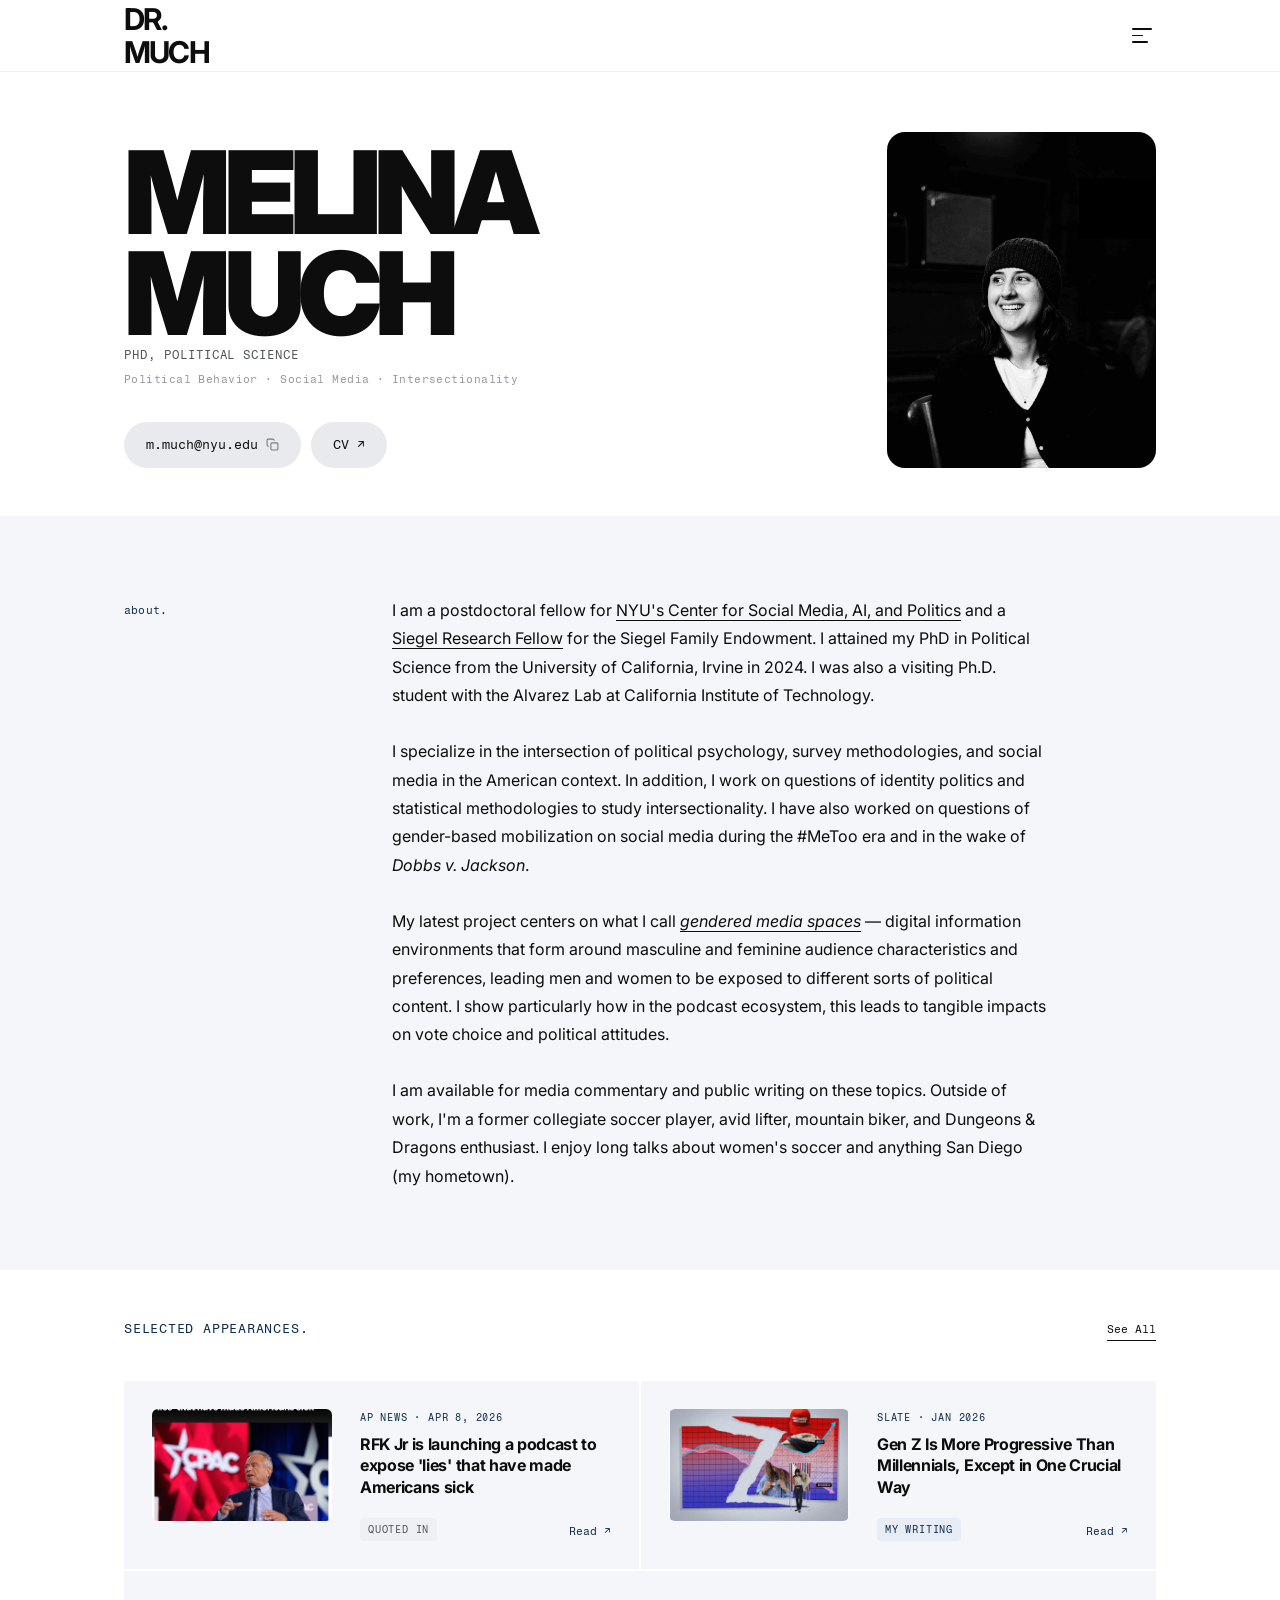
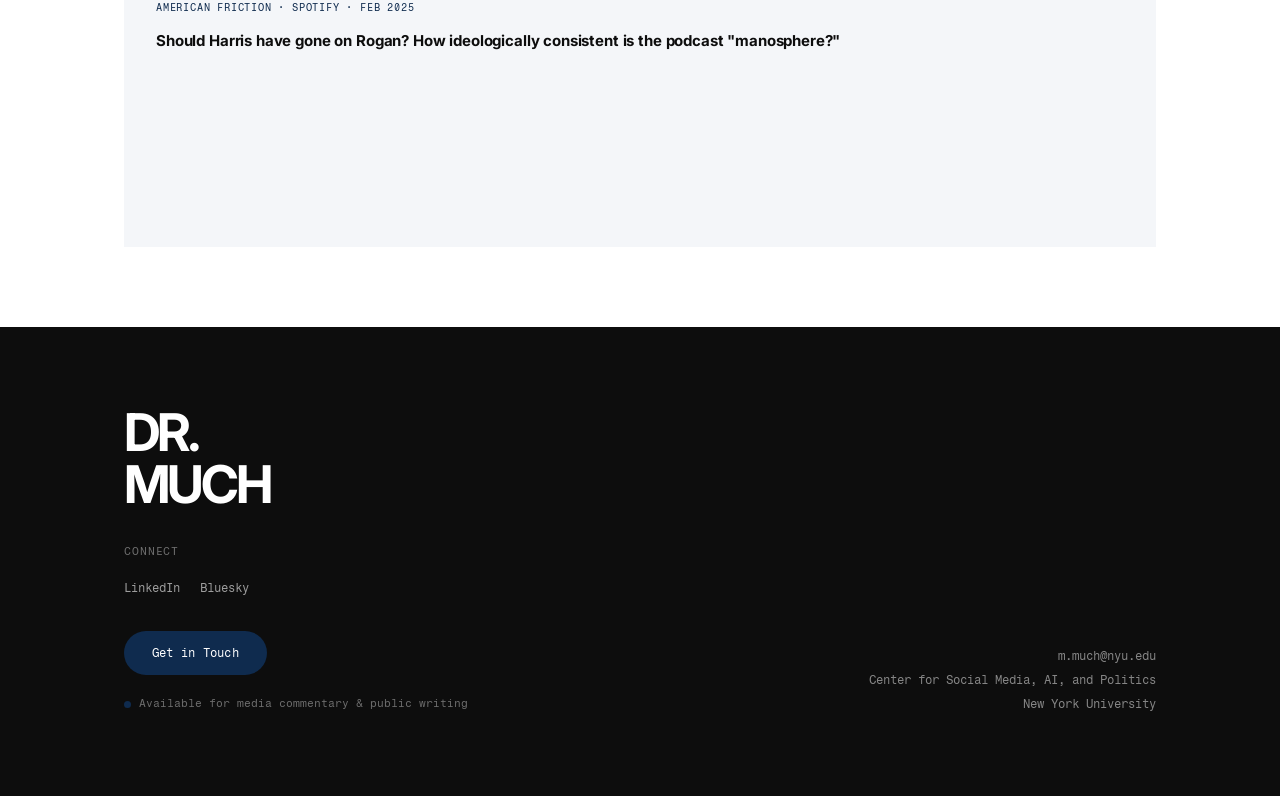
==== index.html @ a4ff0e25 "Update JMP abstract, add SSRN link, and link homepage mention Updates the gendered media spaces job " ====
<!DOCTYPE html>
<html lang="en">
<head>
  <meta charset="UTF-8">
  <link rel="icon" type="image/svg+xml" href="assets/favicon.svg">
  <meta name="viewport" content="width=device-width, initial-scale=1.0">
  <title>Melina Much, PhD</title>
  <meta name="description" content="Postdoctoral fellow at NYU's Center for Social Media, AI, and Politics. Researcher in political psychology, social media, and gendered media spaces.">
  <link rel="stylesheet" href="style.css">
</head>
<body>

    <!-- NAV -->
    <nav class="site-nav">
    <div class="nav-inner">
      <a href="index.html" class="nav-logo">DR.<br>MUCH</a>
      <button class="nav-menu-btn" id="menuBtn" onclick="toggleMenu()" aria-label="Toggle menu">
        <span></span><span></span><span></span>
      </button>
      <div class="nav-dropdown" id="navDropdown">
        <a href="about.html">About</a>
        <a href="media.html">Media</a>
        <a href="publications.html">Publications</a>
        <a href="wip.html">WIP</a>
        <a href="teaching.html">Teaching</a>
        <a href="contact.html">Contact</a>
      </div>
    </div>
  </nav>
  <!-- HERO -->
  <section class="hero">
    <div class="container">
      <div class="hero-inner">
        <div>
          <h1 class="hero-name">MELINA<br>MUCH</h1>
          <div style="font-family:var(--font-mono); font-size:12px; letter-spacing:0.08em; text-transform:uppercase; color:var(--gray-600); margin-bottom:6px;">PhD, Political Science</div>
          <div style="font-family:var(--font-mono); font-size:11px; letter-spacing:0.04em; color:var(--gray-400); margin-bottom:20px;">Political Behavior · Social Media · Intersectionality</div>
          <div class="hero-meta">
            <button class="pill" onclick="copyEmail()">
              m.much@nyu.edu
              <svg class="copy-icon" viewBox="0 0 24 24" fill="none" stroke="currentColor" stroke-width="2">
                <rect x="9" y="9" width="13" height="13" rx="2" ry="2"></rect>
                <path d="M5 15H4a2 2 0 0 1-2-2V4a2 2 0 0 1 2-2h9a2 2 0 0 1 2 2v1"></path>
              </svg>
            </button>
            <a class="pill" href="assets/much_CV_1_20_26.pdf" target="_blank" rel="noopener">CV ↗</a>
          </div>
        </div>
        <div class="hero-photo">
          <!-- <img src="assets/image_mem.jpg" alt="Melina Much" width="760" height="950"> -->
          <img src="assets/avatar-blackout.png" alt="Melina Much" width="760" height="950">
        </div>
      </div>
    </div>
  </section>

  <!-- ABOUT STRIP -->
  <section class="about-strip">
    <div class="container">
      <div class="about-grid">
        <div class="about-label">about.</div>
        <div class="about-text">
          <p>I am a postdoctoral fellow for <a href="https://csmapnyu.org/" target="_blank" rel="noopener" style="color:inherit; border-bottom:1px solid currentColor;">NYU's Center for Social Media, AI, and Politics</a> and a <a href="https://www.siegelendowment.org/fellows/melina-much/" target="_blank" rel="noopener" style="color:inherit; border-bottom:1px solid currentColor;">Siegel Research Fellow</a> for the Siegel Family Endowment. I attained my PhD in Political Science from the University of California, Irvine in 2024. I was also a visiting Ph.D. student with the Alvarez Lab at California Institute of Technology.</p>
          <br>
          <p>I specialize in the intersection of political psychology, survey methodologies, and social media in the American context. In addition, I work on questions of identity politics and statistical methodologies to study intersectionality. I have also worked on questions of gender-based mobilization on social media during the #MeToo era and in the wake of <em>Dobbs v. Jackson</em>.</p>
          <br>
          <p>My latest project centers on what I call <em><a href="https://papers.ssrn.com/sol3/papers.cfm?abstract_id=7284925" target="_blank" rel="noopener" style="color:inherit; border-bottom:1px solid currentColor;">gendered media spaces</a></em> — digital information environments that form around masculine and feminine audience characteristics and preferences, leading men and women to be exposed to different sorts of political content. I show particularly how in the podcast ecosystem, this leads to tangible impacts on vote choice and political attitudes.</p>
          <br>
          <p>I am available for media commentary and public writing on these topics. Outside of work, I'm a former collegiate soccer player, avid lifter, mountain biker, and Dungeons &amp; Dragons enthusiast. I enjoy long talks about women's soccer and anything San Diego (my hometown).</p>
        </div>
      </div>
    </div>
  </section>

  <!-- MEDIA APPEARANCES -->
  <section class="featured">
    <div class="container">
      <div class="section-header">
        <span class="section-title">selected appearances.</span>
        <a href="media.html" class="show-more">See All</a>
      </div>

      <!-- Article cards row -->
      <div style="display:grid; grid-template-columns:1fr 1fr; gap:2px; margin-bottom:2px;">

        <a class="article-card" href="https://apnews.com/article/rfk-jr-kennedy-podcast-hhs-secretary-trump-d097d0f51a17618d78d2f2a15a068ba5" target="_blank" rel="noopener" style="padding:28px; background:var(--warm); border-bottom:none;">
          <div class="article-thumb">
            <img src="assets/ap-thumb.png" alt="RFK Jr is launching a podcast to expose lies that have made Americans sick">
            <div style="font-size:10px; color:#999; margin-top:4px; font-family:var(--font-mono);">© Associated Press</div>
          </div>
          <div class="article-body">
            <div class="article-outlet">AP News · Apr 8, 2026</div>
            <div class="article-title">RFK Jr is launching a podcast to expose 'lies' that have made Americans sick</div>
            <div style="display:flex; align-items:center; justify-content:space-between; margin-top:12px;">
              <span style="font-family:var(--font-mono); font-size:10px; letter-spacing:0.08em; text-transform:uppercase; color:var(--gray-600); background:var(--gray-50); padding:3px 8px; border-radius:4px;">Quoted In</span>
              <span class="article-arrow">Read ↗</span>
            </div>
          </div>
        </a>

        <a class="article-card" href="https://slate.com/news-and-politics/2026/01/gen-z-manosphere-millennials-progressive-trump.html" target="_blank" rel="noopener" style="padding:28px; background:var(--warm); border-bottom:none;">
          <div class="article-thumb">
            <img src="assets/slate-thumb.png" alt="Gen Z Is More Progressive Than Millennials, Except in One Crucial Way">
            <div style="font-size:10px; color:#999; margin-top:4px; font-family:var(--font-mono);">© Slate Magazine</div>
          </div>
          <div class="article-body">
            <div class="article-outlet">Slate · Jan 2026</div>
            <div class="article-title">Gen Z Is More Progressive Than Millennials, Except in One Crucial Way</div>
            <div style="display:flex; align-items:center; justify-content:space-between; margin-top:12px;">
              <span style="font-family:var(--font-mono); font-size:10px; letter-spacing:0.08em; text-transform:uppercase; color:var(--accent); background:var(--accent-light); padding:3px 8px; border-radius:4px;">My Writing</span>
              <span class="article-arrow">Read ↗</span>
            </div>
          </div>
        </a>

      </div>

      <!-- Spotify embed -->
      <div style="background:var(--warm); padding:28px 32px;">
        <p class="article-outlet" style="margin-bottom:14px;">American Friction · Spotify · Feb 2025</p>
        <p style="font-family:var(--font-sans); font-weight:700; font-size:15px; letter-spacing:-0.01em; margin-bottom:16px; line-height:1.4;">Should Harris have gone on Rogan? How ideologically consistent is the podcast "manosphere?"</p>
        <iframe src="https://open.spotify.com/embed/episode/16UyLj3QoEZ4GSoeoqux0P?utm_source=generator&theme=0"
          width="100%" height="152" frameborder="0" allowfullscreen=""
          allow="autoplay; clipboard-write; encrypted-media; fullscreen; picture-in-picture"
          loading="lazy" style="border-radius:10px; display:block;">
        </iframe>
      </div>

    </div>
  </section>

  <!-- FOOTER -->
  <footer class="site-footer">
    <div class="container">
      <div class="footer-inner">
        <div>
          <div class="footer-logo">DR.<br>MUCH</div>
          <div class="footer-cta-label">Connect</div>
          <div class="footer-social">
            <a href="https://www.linkedin.com/in/melinamuch/" target="_blank" rel="noopener">LinkedIn</a>
            <a href="https://bsky.app/profile/melinamuch.bsky.social" target="_blank" rel="noopener">Bluesky</a>
          </div>
          <a href="contact.html" class="btn-cta">Get in Touch</a>
          <div class="pulse-wrap">
            <span class="pulse-dot"></span>
            Available for media commentary &amp; public writing
          </div>
        </div>
        <div class="footer-info">
          <p>
            <a href="mailto:m.much@nyu.edu">m.much@nyu.edu</a><br>
            <a href="https://csmapnyu.org/" target="_blank" rel="noopener">Center for Social Media, AI, and Politics</a><br>
            New York University
          </p>
        </div>
      </div>
    </div>
  </footer>

  <!-- TOAST -->
  <div class="toast" id="toast">Copied to clipboard</div>

  <script>
    function toggleMenu() {
      const btn = document.getElementById('menuBtn');
      const dd  = document.getElementById('navDropdown');
      btn.classList.toggle('open');
      dd.classList.toggle('open');
    }
    document.addEventListener('click', function(e) {
      const btn = document.getElementById('menuBtn');
      const dd  = document.getElementById('navDropdown');
      if (!btn || !dd) return;
      if (!btn.contains(e.target) && !dd.contains(e.target)) {
        btn.classList.remove('open');
        dd.classList.remove('open');
      }
    });
    function copyEmail() {
      navigator.clipboard.writeText('m.much@nyu.edu').then(() => {
        const t = document.getElementById('toast');
        if (t) { t.classList.add('show'); setTimeout(() => t.classList.remove('show'), 2000); }
      });
    }
  </script>
</body>
</html>
---- style.css ----
/* ───────────────────────────────────────────
   Melina Much, PhD — Global Stylesheet
   ─────────────────────────────────────────── */

@import url('https://fonts.googleapis.com/css2?family=Inter:ital,opsz,wght@0,14..32,100..900;1,14..32,100..900&family=Fragment+Mono&display=swap');

/* ── Design Tokens ── */
*, *::before, *::after { box-sizing: border-box; margin: 0; padding: 0; }

:root {
  --white: #ffffff;
  --warm:  #F4F6F9;        /* very subtle cool-white for section tints */
  --black: #0d0d0d;
  --gray-50:  #eef0f3;
  --gray-100: #dde0e6;
  --gray-400: #94979e;
  --gray-600: #52555c;
  --accent:   #0F2B4E;     /* midnight navy */
  --accent-light: #e8edf5;
  --font-sans: 'Inter', sans-serif;
  --font-mono: 'Fragment Mono', monospace;
  --nav-height: 72px;
  --container: 1160px;
  --page-padding: clamp(24px, 5vw, 80px);
}

html { scroll-behavior: smooth; }

body {
  font-family: var(--font-sans);
  background: var(--white);
  color: var(--black);
  font-size: 16px;
  line-height: 1.7;
  -webkit-font-smoothing: antialiased;
}

a { color: inherit; text-decoration: none; }
img { display: block; max-width: 100%; }

/* ── Layout ── */
.container {
  max-width: var(--container);
  margin: 0 auto;
  padding: 0 var(--page-padding);
}

/* ── NAV ── */
nav.site-nav {
  position: sticky;
  top: 0;
  z-index: 100;
  background: var(--white);
  border-bottom: 1px solid var(--gray-50);
  height: var(--nav-height);
  display: flex;
  align-items: center;
}

nav.site-nav .nav-inner {
  width: 100%;
  max-width: var(--container);
  margin: 0 auto;
  padding: 0 var(--page-padding);
  display: flex;
  align-items: center;
  justify-content: space-between;
  position: relative;
}

.nav-logo {
  font-family: var(--font-sans);
  font-weight: 700;
  font-size: 30px;
  letter-spacing: -0.06em;
  line-height: 1.1em;
  color: var(--black);
}
.nav-logo:hover { opacity: 0.7; }

/* ── DROPDOWN MENU BUTTON ── */
.nav-menu-btn {
  display: flex;
  flex-direction: column;
  align-items: flex-start;
  gap: 5px;
  background: none;
  border: none;
  padding: 6px 4px;
  cursor: pointer;
  position: relative;
  z-index: 101;
  width: 28px;
}
.nav-menu-btn span {
  display: block;
  height: 1.5px;
  width: 100%;
  background: var(--black);
  border-radius: 2px;
  transition: transform 0.25s ease, opacity 0.2s ease, width 0.25s ease;
  transform-origin: left center;
}
.nav-menu-btn span:nth-child(2) { width: 55%; }
.nav-menu-btn span:nth-child(3) { width: 80%; }
.nav-menu-btn:hover span:nth-child(2) { width: 100%; }
.nav-menu-btn:hover span:nth-child(3) { width: 100%; }

.nav-menu-btn.open span:nth-child(1) { transform: translateY(6.5px) rotate(45deg); width: 100%; }
.nav-menu-btn.open span:nth-child(2) { opacity: 0; }
.nav-menu-btn.open span:nth-child(3) { transform: translateY(-6.5px) rotate(-45deg); width: 100%; }

/* ── DROPDOWN PANEL ── */
.nav-dropdown {
  position: absolute;
  top: calc(100% + 8px);
  right: 0;
  background: var(--white);
  border: 1px solid var(--gray-100);
  border-radius: 16px;
  padding: 6px;
  min-width: 200px;
  box-shadow: 0 12px 40px rgba(0,0,0,0.10), 0 2px 8px rgba(0,0,0,0.05);
  opacity: 0;
  pointer-events: none;
  transform: translateY(-8px);
  transition: opacity 0.18s ease, transform 0.18s ease;
  z-index: 200;
  display: flex;
  flex-direction: column;
}
.nav-dropdown.open {
  opacity: 1;
  pointer-events: auto;
  transform: translateY(0);
}

.nav-dropdown a {
  font-family: var(--font-sans);
  font-size: 14px;
  font-weight: 500;
  color: var(--black);
  letter-spacing: -0.01em;
  padding: 9px 14px;
  border-radius: 10px;
  transition: background 0.12s, color 0.12s;
  display: flex;
  align-items: center;
  gap: 8px;
}
.nav-dropdown a:hover {
  background: var(--warm);
  text-decoration: none;
}
.nav-dropdown a.active {
  color: var(--accent);
  font-weight: 600;
}
.nav-dropdown a.active::before {
  content: '';
  display: inline-block;
  width: 5px;
  height: 5px;
  border-radius: 50%;
  background: var(--accent);
  flex-shrink: 0;
}
.nav-dropdown a:not(.active)::before {
  content: '';
  display: inline-block;
  width: 5px;
  height: 5px;
  flex-shrink: 0;
}

.nav-dropdown hr {
  border: none;
  border-top: 1px solid var(--gray-50);
  margin: 4px 8px;
}

/* ── HERO ── */
.hero {
  padding: 60px 0 48px;
}

.hero-inner {
  display: grid;
  grid-template-columns: 1fr auto;
  gap: 28px;
  align-items: end;
}

.hero-name {
  font-family: var(--font-sans);
  font-weight: 900;
  font-size: clamp(60px, 9vw, 120px);
  line-height: 0.88;
  letter-spacing: -0.06em;
  color: var(--black);
}

.hero-photo {
  position: relative;
  width: clamp(190px, 21vw, 280px);
  aspect-ratio: 4 / 5;
  overflow: hidden;
  border-radius: 18px;
  flex-shrink: 0;
}
.hero-photo img {
  width: 100%;
  height: 100%;
  object-fit: cover;
  object-position: center top;
}

/* Hero meta row */
.hero-meta {
  display: flex;
  flex-wrap: wrap;
  gap: 10px;
  margin-top: 32px;
}

.pill {
  display: inline-flex;
  align-items: center;
  gap: 8px;
  padding: 12px 22px;
  background: #e8eaed;
  border-radius: 100px;
  font-family: var(--font-mono);
  font-size: 13px;
  cursor: pointer;
  border: none;
  color: var(--black);
  transition: background 0.15s, color 0.15s;
  text-decoration: none;
  white-space: nowrap;
}
.pill:hover { background: var(--accent); color: var(--white); }

.copy-icon {
  width: 13px;
  height: 13px;
  opacity: 0.5;
}

/* ── ABOUT STRIP (homepage) ── */
.about-strip {
  padding: 80px 0;
  background: var(--warm);
}

.about-grid {
  display: grid;
  grid-template-columns: 220px 1fr;
  gap: 48px;
  align-items: start;
  padding-bottom: 56px;
  border-bottom: 1px solid var(--gray-100);
  margin-bottom: 56px;
}
.about-grid:last-child {
  border-bottom: none;
  margin-bottom: 0;
  padding-bottom: 0;
}

.about-label {
  font-family: var(--font-mono);
  font-size: 11px;
  letter-spacing: 0.02em;
  color: var(--accent);
  padding-top: 6px;
  position: sticky;
  top: calc(var(--nav-height) + 16px);
}

.about-text p {
  font-family: var(--font-sans);
  font-weight: 400;
  font-size: 16px;
  line-height: 1.78;
  color: var(--black);
  max-width: 660px;
}
.about-text p + p {
  margin-top: 1em;
}

/* ── ABOUT COLLAPSIBLE SECTIONS ── */
.about-positionality {
  max-width: 720px;
  margin-bottom: 56px;
  padding-bottom: 56px;
  border-bottom: 1px solid var(--gray-100);
}
.about-positionality p {
  font-family: var(--font-sans);
  font-size: 17px;
  font-weight: 400;
  line-height: 1.78;
  color: var(--black);
}
.about-positionality p + p {
  margin-top: 18px;
}

.about-section {
  border-bottom: 1px solid var(--gray-100);
}
.about-section summary {
  font-family: var(--font-mono);
  font-size: 13px;
  letter-spacing: 0.06em;
  color: var(--accent);
  padding: 24px 0;
  cursor: pointer;
  list-style: none;
  display: flex;
  align-items: center;
  justify-content: space-between;
  user-select: none;
}
.about-section summary::-webkit-details-marker { display: none; }
.about-section summary::after { content: '↓'; transition: transform 0.2s; font-family: var(--font-sans); }
.about-section[open] summary::after { transform: rotate(180deg); }
.about-section summary:hover { opacity: 0.7; }
.about-section-body {
  max-width: 680px;
  padding-bottom: 36px;
}
.about-section-body p {
  font-family: var(--font-sans);
  font-size: 17px;
  font-weight: 400;
  line-height: 1.78;
  color: var(--black);
}
.about-section-body p + p {
  margin-top: 18px;
}

/* ── PULL QUOTE ── */
.pull-quote {
  border-left: 3px solid var(--accent);
  padding: 4px 0 4px 24px;
  margin: 32px 0;
  max-width: 560px;
}
.pull-quote p {
  font-family: var(--font-sans) !important;
  font-weight: 600 !important;
  font-size: 18px !important;
  line-height: 1.5 !important;
  color: var(--black) !important;
  font-style: italic;
}

/* ── FEATURED WORK ── */
.featured {
  padding: 48px 0 80px;
}

.section-header {
  display: flex;
  align-items: baseline;
  justify-content: space-between;
  margin-bottom: 40px;
}

.section-title {
  font-family: var(--font-mono);
  font-size: 13px;
  letter-spacing: 0.06em;
  text-transform: uppercase;
  color: var(--accent);
}

.show-more {
  font-family: var(--font-mono);
  font-size: 11px;
  color: var(--black);
  border-bottom: 1px solid var(--black);
  cursor: pointer;
  background: none;
  border-left: none;
  border-right: none;
  border-top: none;
  padding: 0;
  text-decoration: none;
  transition: color 0.15s, border-color 0.15s;
}
.show-more:hover { color: var(--accent); border-color: var(--accent); }

.work-grid {
  display: grid;
  grid-template-columns: repeat(3, 1fr);
  gap: 2px;
}

.work-card {
  background: var(--warm);
  padding: 36px 32px;
  display: flex;
  flex-direction: column;
  gap: 14px;
  transition: background 0.2s;
  cursor: default;
}
.work-card:hover { background: var(--accent-light); }

.work-tag {
  font-family: var(--font-mono);
  font-size: 10px;
  letter-spacing: 0.08em;
  text-transform: uppercase;
  color: var(--accent);
}

.work-title {
  font-family: var(--font-sans);
  font-weight: 700;
  font-size: 15px;
  line-height: 1.45;
  letter-spacing: -0.01em;
  color: var(--black);
}

.work-venue {
  font-family: var(--font-mono);
  font-size: 11px;
  color: var(--gray-400);
  margin-top: auto;
}

/* ── FOOTER ── */
footer.site-footer {
  background: #0d0d0d;
  color: var(--white);
  padding: 80px 0;
}

.footer-inner {
  display: grid;
  grid-template-columns: 1fr 1fr;
  gap: 60px;
  align-items: end;
}

.footer-cta-label {
  font-family: var(--font-mono);
  font-size: 11px;
  letter-spacing: 0.08em;
  text-transform: uppercase;
  color: rgba(255,255,255,0.4);
  margin-bottom: 16px;
}

.footer-social {
  display: flex;
  gap: 20px;
  margin-bottom: 32px;
}
.footer-social a {
  color: rgba(255,255,255,0.6);
  font-family: var(--font-mono);
  font-size: 12px;
  transition: color 0.15s;
}
.footer-social a:hover { color: var(--white); }

.btn-cta {
  display: inline-block;
  padding: 12px 28px;
  background: var(--accent);
  color: var(--white);
  font-family: var(--font-mono);
  font-size: 12px;
  border-radius: 100px;
  transition: opacity 0.15s;
  letter-spacing: 0.02em;
}
.btn-cta:hover { opacity: 0.85; }

.footer-info {
  text-align: right;
}
.footer-info p {
  font-family: var(--font-mono);
  font-size: 12px;
  color: rgba(255,255,255,0.5);
  line-height: 2;
}
.footer-info a {
  color: rgba(255,255,255,0.5);
  transition: color 0.15s;
}
.footer-info a:hover { color: var(--white); }

.footer-logo {
  font-family: var(--font-sans);
  font-weight: 700;
  font-size: 52px;
  letter-spacing: -0.06em;
  color: var(--white);
  line-height: 1;
  margin-bottom: 32px;
}

.pulse-wrap {
  display: inline-flex;
  align-items: center;
  gap: 8px;
  font-family: var(--font-mono);
  font-size: 11px;
  color: rgba(255,255,255,0.4);
  margin-top: 20px;
}
.pulse-dot {
  width: 7px;
  height: 7px;
  border-radius: 50%;
  background: var(--accent);
  animation: pulse 2s infinite;
  flex-shrink: 0;
}
@keyframes pulse {
  0%, 100% { opacity: 1; transform: scale(1); }
  50%       { opacity: 0.4; transform: scale(0.8); }
}

/* ── TOAST ── */
.toast {
  position: fixed;
  bottom: 32px;
  left: 50%;
  transform: translateX(-50%) translateY(20px);
  background: var(--black);
  color: var(--white);
  padding: 10px 22px;
  border-radius: 100px;
  font-family: var(--font-mono);
  font-size: 12px;
  opacity: 0;
  pointer-events: none;
  transition: opacity 0.2s, transform 0.2s;
  z-index: 999;
}
.toast.show { opacity: 1; transform: translateX(-50%) translateY(0); }

/* ── INNER PAGE HERO ── */
.page-hero {
  padding: 60px 0 46px;
  border-bottom: 1px solid var(--gray-100);
}
.page-hero h1 {
  font-family: var(--font-sans);
  font-weight: 900;
  font-size: clamp(42px, 7vw, 88px);
  letter-spacing: -0.06em;
  line-height: 0.88;
  color: var(--black);
}

.page-content {
  padding: 64px 0 96px;
}

/* ── PUBLICATIONS ── */
.pub-section {
  margin-bottom: 48px;
}

.pub-section-title {
  font-family: var(--font-mono);
  font-size: 13px;
  letter-spacing: 0.06em;
  text-transform: uppercase;
  color: var(--gray-400);
  padding: 24px 0 14px;
  margin-bottom: 0;
}

.pub-list {
  display: flex;
  flex-direction: column;
}

.pub-item {
  padding: 22px 0;
  border-bottom: 1px solid var(--gray-100);
}

.pub-item h3 {
  font-family: var(--font-sans);
  font-weight: 700;
  font-size: 18px;
  line-height: 1.35;
  letter-spacing: -0.02em;
  margin-bottom: 6px;
}

.pub-meta {
  display: flex;
  align-items: baseline;
  gap: 12px;
  flex-wrap: wrap;
}

.pub-venue {
  font-family: var(--font-mono);
  font-size: 11px;
  color: var(--gray-400);
  letter-spacing: 0.02em;
}

.pub-status {
  font-family: var(--font-mono);
  font-size: 11px;
  color: var(--gray-400);
  letter-spacing: 0.02em;
}
.pub-status::before { content: '· '; }

.pub-jmp {
  font-family: var(--font-mono);
  font-size: 10px;
  letter-spacing: 0.06em;
  text-transform: uppercase;
  color: var(--white);
  background: var(--accent);
  padding: 4px 10px;
  border-radius: 4px;
}

.pub-badge {
  font-family: var(--font-mono);
  font-size: 10px;
  letter-spacing: 0.06em;
  text-transform: uppercase;
  padding: 4px 10px;
  border-radius: 4px;
}

.pub-badge--solo {
  color: var(--white);
  background: #355f7c;
}

.pub-badge--first {
  color: var(--white);
  background: var(--black);
}

.pub-authors {
  font-size: 15px;
  color: var(--gray-600);
  margin-top: 5px;
}

.pub-abstract {
  margin-top: 14px;
}
.pub-abstract summary {
  font-family: var(--font-mono);
  font-size: 11px;
  letter-spacing: 0.05em;
  text-transform: uppercase;
  color: var(--gray-600);
  cursor: pointer;
  user-select: none;
  list-style: none;
  display: inline-flex;
  align-items: center;
  gap: 5px;
}
.pub-abstract summary::-webkit-details-marker { display: none; }
.pub-abstract summary::after { content: '↓'; transition: transform 0.2s; }
.pub-abstract[open] summary::after { transform: rotate(180deg); }
.pub-abstract summary:hover { color: var(--black); }
.pub-abstract .abstract-text {
  margin-top: 12px;
  font-size: 16px;
  color: var(--gray-600);
  line-height: 1.78;
  border-left: 2px solid var(--gray-100);
  padding-left: 16px;
}

.pub-links {
  display: flex;
  gap: 10px;
  margin-top: 14px;
  flex-wrap: wrap;
}

.pub-link {
  font-family: var(--font-mono);
  font-size: 10px;
  letter-spacing: 0.06em;
  text-transform: uppercase;
  color: var(--accent);
  background: var(--accent-light);
  padding: 4px 10px;
  border-radius: 4px;
  transition: opacity 0.15s;
}
.pub-link:hover { opacity: 0.7; }

/* ── TEACHING ── */
.course-grid {
  display: grid;
  grid-template-columns: repeat(3, 1fr);
  gap: 2px;
  margin-top: 48px;
}
.course-card {
  background: var(--warm);
  padding: 36px 32px;
  transition: background 0.2s;
}
.course-card:hover { background: var(--accent-light); }
.course-card h3 {
  font-family: var(--font-sans);
  font-weight: 700;
  font-size: 18px;
  letter-spacing: -0.02em;
  margin-bottom: 10px;
  line-height: 1.3;
}
.course-card p {
  font-size: 15px;
  font-weight: 400;
  color: var(--gray-600);
  line-height: 1.7;
}
.course-tag {
  font-family: var(--font-mono);
  font-size: 10px;
  letter-spacing: 0.08em;
  text-transform: uppercase;
  color: var(--accent);
  margin-bottom: 14px;
}

/* ── TEACHING LANDING ── */
.teaching-intro {
  max-width: 700px;
  padding: 64px 0 48px;
  border-bottom: 1px solid var(--gray-100);
}
.teaching-intro p {
  font-size: 17px;
  line-height: 1.78;
  color: var(--gray-600);
}

.teaching-stats {
  display: grid;
  grid-template-columns: repeat(4, 1fr);
  gap: 2px;
  margin: 48px 0;
}
.stat-block {
  background: var(--warm);
  padding: 32px 28px;
}
.stat-number {
  font-family: var(--font-sans);
  font-weight: 900;
  font-size: 42px;
  letter-spacing: -0.05em;
  color: var(--accent);
  line-height: 1;
  margin-bottom: 8px;
}
.stat-label {
  font-family: var(--font-mono);
  font-size: 11px;
  letter-spacing: 0.04em;
  color: var(--gray-600);
  text-transform: uppercase;
}

.course-grid-4 {
  display: grid;
  grid-template-columns: repeat(2, 1fr);
  gap: 2px;
  margin-top: 48px;
}
a.course-card-link {
  text-decoration: none;
  color: inherit;
  display: block;
}
a.course-card-link .course-card { height: 100%; }
.course-card .course-meta {
  font-family: var(--font-mono);
  font-size: 11px;
  color: var(--gray-400);
  margin-top: 10px;
  letter-spacing: 0.02em;
}
.course-card .course-arrow {
  font-family: var(--font-mono);
  font-size: 11px;
  color: var(--accent);
  margin-top: 18px;
  display: block;
}

.teaching-areas {
  padding: 64px 0 0;
  border-top: 1px solid var(--gray-100);
  margin-top: 64px;
}
.areas-grid {
  display: grid;
  grid-template-columns: 1fr 1fr;
  gap: 48px;
  margin-top: 32px;
}
.areas-col h3 {
  font-family: var(--font-mono);
  font-size: 11px;
  letter-spacing: 0.08em;
  text-transform: uppercase;
  color: var(--accent);
  margin-bottom: 16px;
}
.areas-col ul {
  list-style: none;
  display: flex;
  flex-direction: column;
  gap: 8px;
}
.areas-col ul li {
  font-size: 15px;
  color: var(--gray-600);
  padding-left: 0;
  position: relative;
}

.course-card.course-card--founder {
  background: var(--accent-light);
}
.course-card.course-card--founder:hover { background: #d8e3f0; }

.page-hero-sub {
  font-family: var(--font-mono);
  font-size: 13px;
  color: var(--gray-400);
  letter-spacing: 0.02em;
  margin-top: 18px;
}

/* ── COURSE DETAIL PAGES ── */
.course-hero-meta {
  display: flex;
  gap: 24px;
  flex-wrap: wrap;
  margin-top: 24px;
}
.course-hero-meta span {
  font-family: var(--font-mono);
  font-size: 12px;
  color: var(--gray-400);
  letter-spacing: 0.02em;
}
.course-hero-meta span strong {
  color: var(--black);
  font-weight: 600;
}
.back-link {
  font-family: var(--font-mono);
  font-size: 11px;
  letter-spacing: 0.06em;
  color: var(--accent);
  display: inline-flex;
  align-items: center;
  gap: 6px;
  margin-bottom: 32px;
  transition: opacity 0.15s;
}
.back-link:hover { opacity: 0.65; }

/* ── CONTACT ── */
.contact-grid {
  display: grid;
  grid-template-columns: 1fr 1fr;
  gap: 80px;
  padding-top: 48px;
}
.contact-info h2 {
  font-family: var(--font-sans);
  font-weight: 800;
  font-size: 28px;
  letter-spacing: -0.04em;
  margin-bottom: 20px;
}
.contact-info p {
  font-size: 16px;
  font-weight: 400;
  color: var(--gray-600);
  line-height: 1.75;
  margin-bottom: 32px;
}
.contact-links { display: flex; flex-direction: column; gap: 16px; }
.contact-link {
  display: flex;
  align-items: center;
  gap: 16px;
  font-family: var(--font-mono);
  font-size: 13px;
}
.contact-link .label {
  color: var(--accent);
  font-size: 10px;
  letter-spacing: 0.08em;
  text-transform: uppercase;
  min-width: 60px;
}

/* ── ARTICLE CARDS (media page) ── */
.article-card {
  display: grid;
  grid-template-columns: 180px 1fr;
  gap: 28px;
  padding: 32px 0;
  border-bottom: 1px solid var(--gray-100);
  text-decoration: none;
  color: var(--black);
  transition: background 0.15s;
}
.article-card:hover .article-title { color: var(--accent); }
.article-card:hover { text-decoration: none; }

.article-thumb {
  aspect-ratio: 16 / 10;
  overflow: hidden;
  border-radius: 6px;
  background: var(--gray-50);
  flex-shrink: 0;
}
.article-thumb img { width: 100%; height: 100%; object-fit: cover; }
.article-thumb-contain {
  background: var(--white);
}
.article-thumb-contain img {
  object-fit: contain;
}

.article-body {
  display: flex;
  flex-direction: column;
  justify-content: center;
  gap: 8px;
}
.article-outlet {
  font-family: var(--font-mono);
  font-size: 10px;
  letter-spacing: 0.08em;
  text-transform: uppercase;
  color: var(--accent);
}
.article-title {
  font-family: var(--font-sans);
  font-weight: 700;
  font-size: 16px;
  letter-spacing: -0.02em;
  line-height: 1.35;
  transition: color 0.15s;
}
.article-byline {
  font-family: var(--font-mono);
  font-size: 11px;
  color: var(--gray-400);
}
.article-arrow {
  font-family: var(--font-mono);
  font-size: 11px;
  color: var(--accent);
  margin-top: 4px;
}

/* ── SPOTIFY EMBEDS ── */
.media-list { display: flex; flex-direction: column; }

.media-item {
  padding: 32px 0;
  border-bottom: 1px solid var(--gray-100);
}

.media-item-header {
  display: block;
  margin-bottom: 16px;
}

.media-meta h3 {
  font-family: var(--font-sans);
  font-weight: 700;
  font-size: 15px;
  letter-spacing: -0.02em;
  line-height: 1.35;
  margin-bottom: 4px;
}
.media-meta .outlet {
  font-family: var(--font-mono);
  font-size: 11px;
  color: var(--gray-400);
}

.spotify-embed {
  border-radius: 12px;
  overflow: hidden;
  margin-left: 0;
}
.spotify-embed iframe { display: block; width: 100%; border: none; }

/* ── RESPONSIVE ── */
@media (max-width: 960px) {
  .teaching-stats { grid-template-columns: repeat(2, 1fr); }
  .course-grid-4  { grid-template-columns: 1fr; }
  .areas-grid     { grid-template-columns: 1fr; gap: 32px; }
}

@media (max-width: 960px) {
  .hero-inner {
    grid-template-columns: 1fr;
    gap: 40px;
  }
  .hero-photo {
    width: clamp(165px, 46vw, 225px);
    order: -1;
  }
  .hero-name { font-size: clamp(72px, 18vw, 140px); }

  .about-grid { grid-template-columns: 1fr; gap: 16px; }
  .about-label { position: static; }

  .work-grid { grid-template-columns: 1fr 1fr; }
  .course-grid { grid-template-columns: 1fr; }

  .footer-inner { grid-template-columns: 1fr; gap: 48px; }
  .footer-info { text-align: left; }

  .contact-grid { grid-template-columns: 1fr; gap: 40px; }

  .pub-item { grid-template-columns: 1fr; gap: 8px; }
  .media-item-header { grid-template-columns: 1fr; gap: 8px; }
  .spotify-embed { margin-left: 0; }
}

@media (max-width: 640px) {
  .nav-links { display: none; }
  .nav-toggle { display: flex; }
  .work-grid { grid-template-columns: 1fr; }
  .article-card { grid-template-columns: 1fr; gap: 16px; }
  .article-thumb { aspect-ratio: 16 / 9; }
}
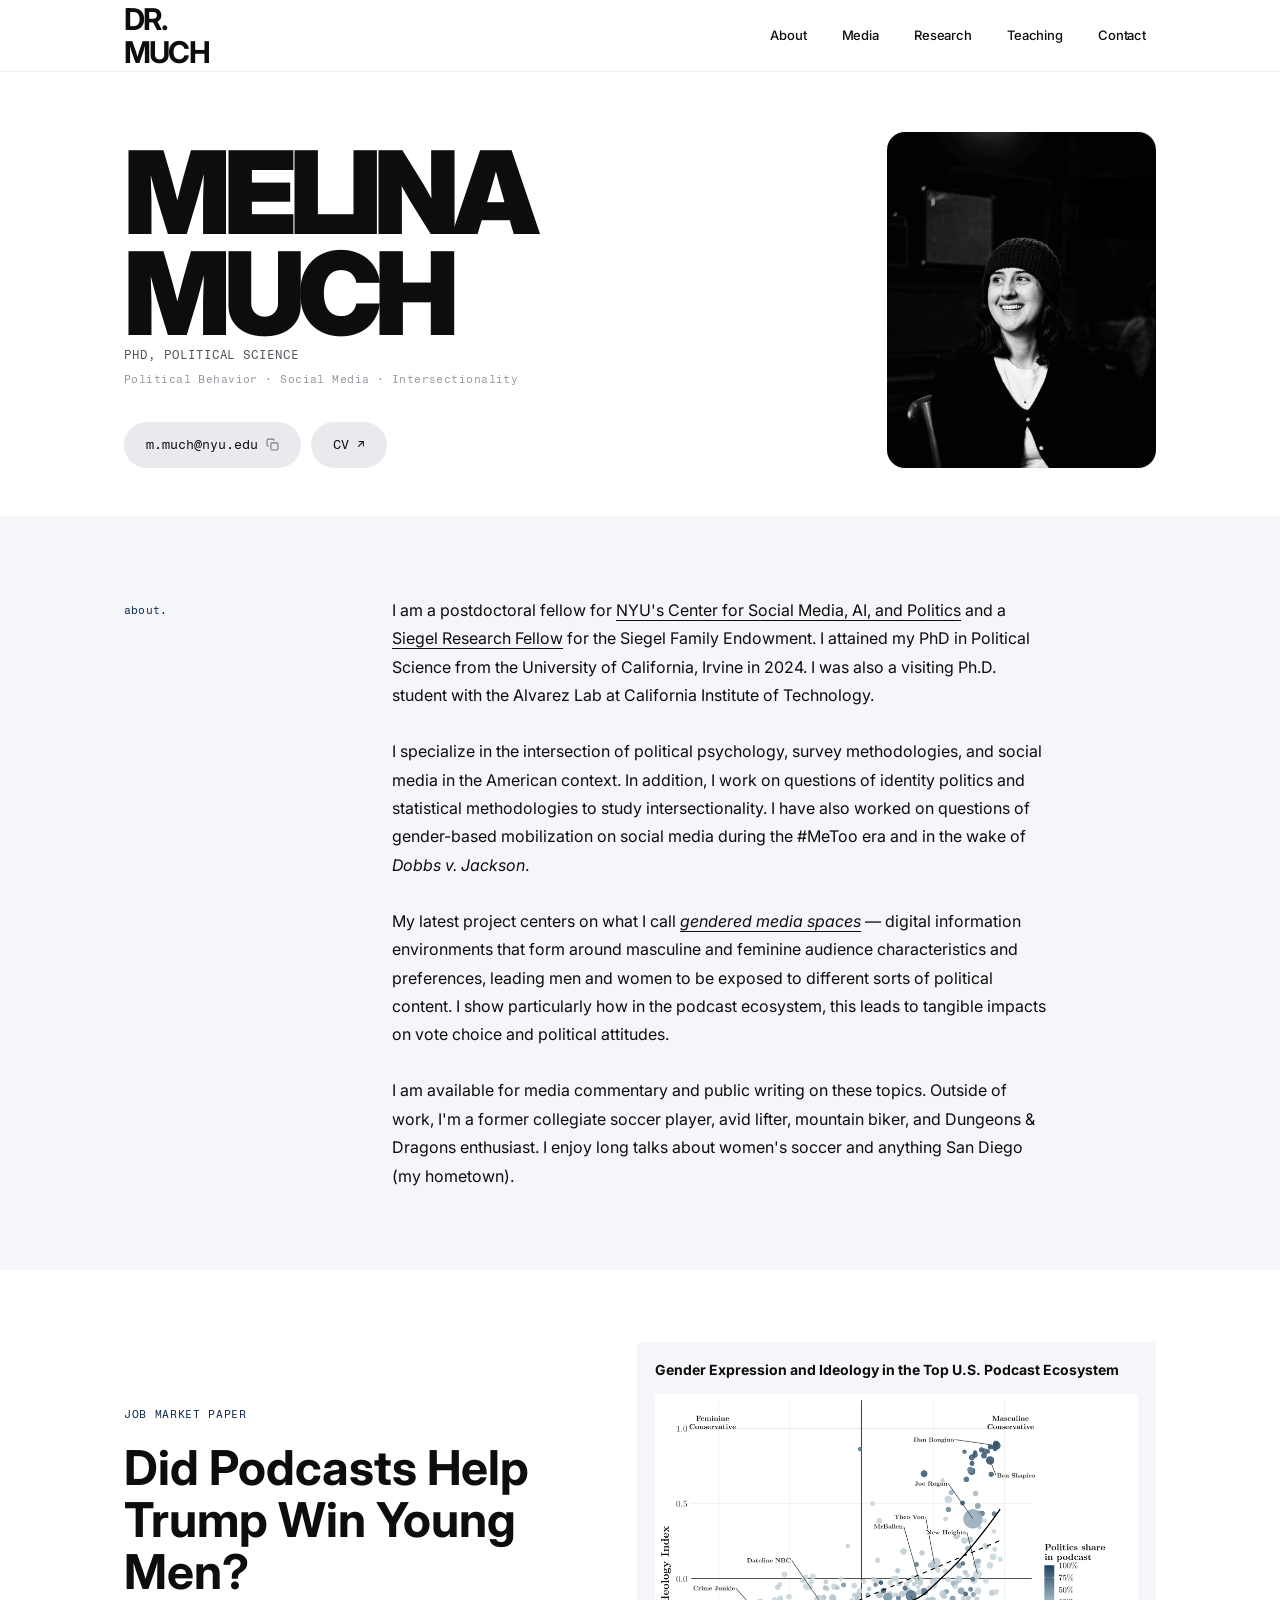
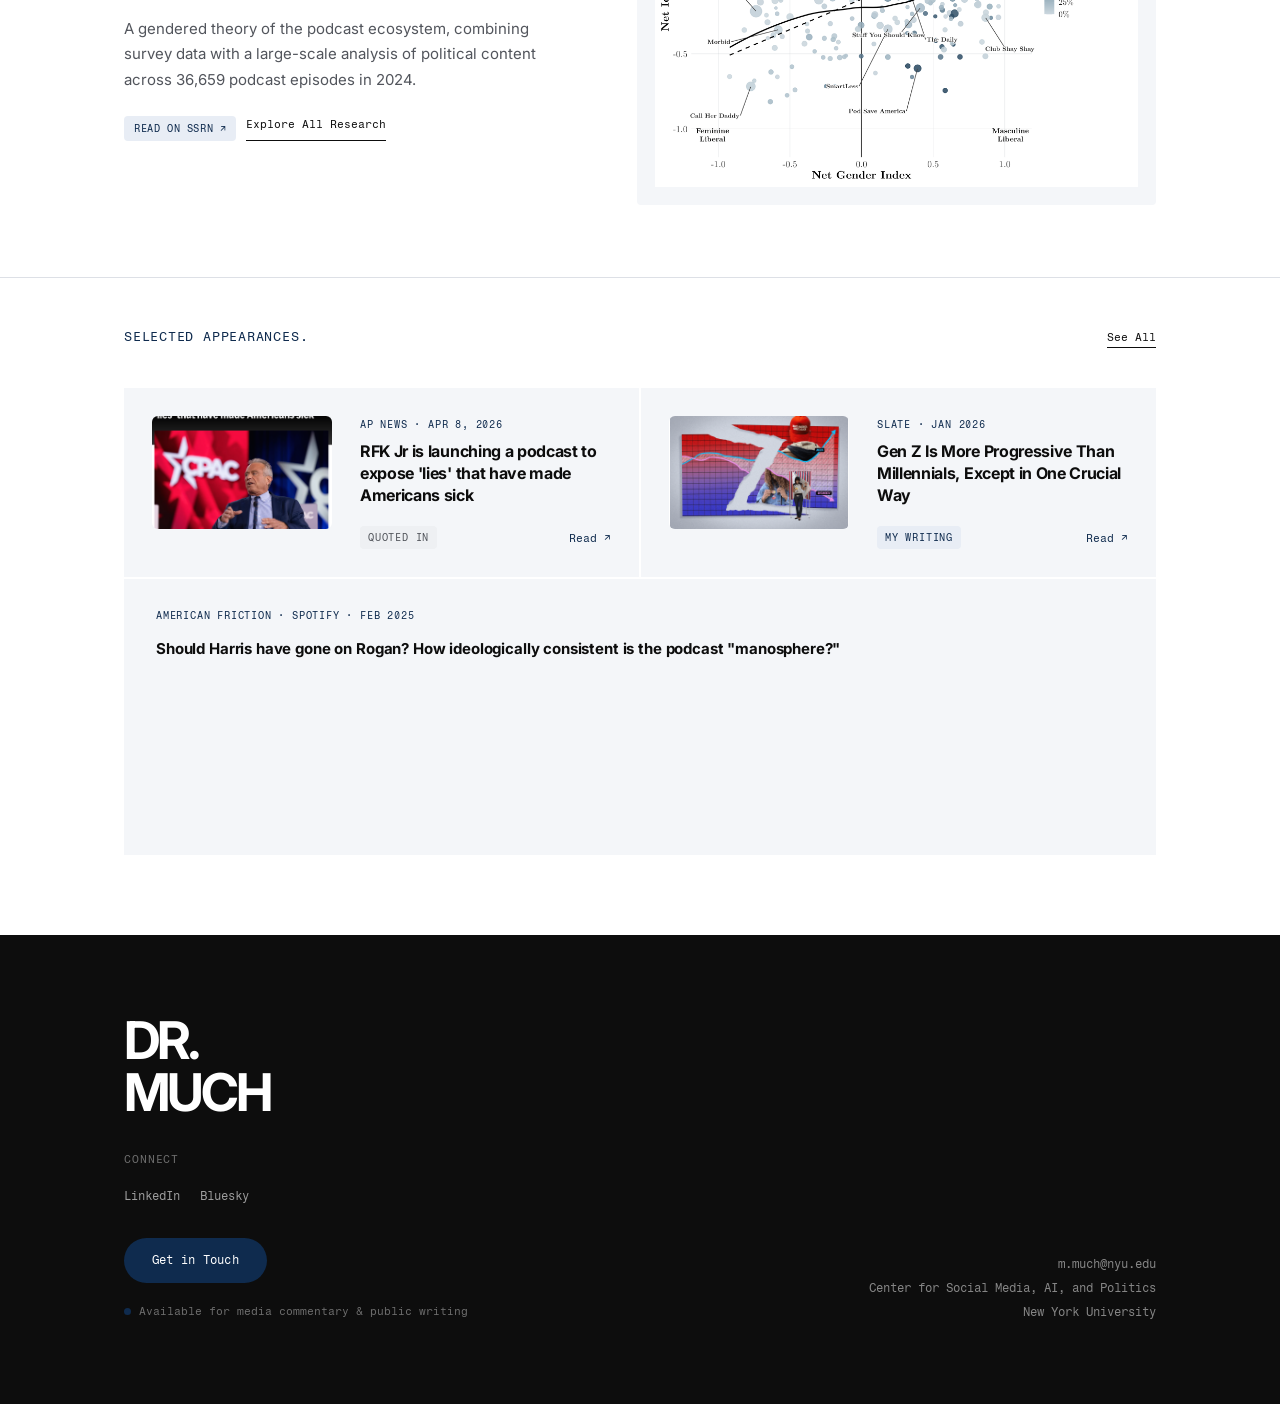
==== commit a3849a0a: "Consolidate research pages and feature job market paper" ====
--- a/index.html
+++ b/index.html
@@ -20,8 +20,7 @@
       <div class="nav-dropdown" id="navDropdown">
         <a href="about.html">About</a>
         <a href="media.html">Media</a>
-        <a href="publications.html">Publications</a>
-        <a href="wip.html">WIP</a>
+        <a href="publications.html">Research</a>
         <a href="teaching.html">Teaching</a>
         <a href="contact.html">Contact</a>
       </div>
@@ -68,6 +67,27 @@
           <br>
           <p>I am available for media commentary and public writing on these topics. Outside of work, I'm a former collegiate soccer player, avid lifter, mountain biker, and Dungeons &amp; Dragons enthusiast. I enjoy long talks about women's soccer and anything San Diego (my hometown).</p>
         </div>
+      </div>
+    </div>
+  </section>
+
+  <!-- FEATURED RESEARCH -->
+  <section class="home-research">
+    <div class="container">
+      <div class="home-research-grid">
+        <div>
+          <div class="home-research-label">Job Market Paper</div>
+          <h2>Did Podcasts Help Trump Win Young Men?</h2>
+          <p class="home-research-copy">A gendered theory of the podcast ecosystem, combining survey data with a large-scale analysis of political content across 36,659 podcast episodes in 2024.</p>
+          <div class="home-research-links">
+            <a href="https://papers.ssrn.com/sol3/papers.cfm?abstract_id=7284925" target="_blank" rel="noopener" class="pub-link">Read on SSRN ↗</a>
+            <a href="publications.html" class="show-more">Explore All Research</a>
+          </div>
+        </div>
+        <a href="publications.html" class="home-research-figure" aria-label="View all research">
+          <span class="home-research-caption">Gender Expression and Ideology in the Top U.S. Podcast Ecosystem</span>
+          <img src="assets/podcast-gender-ideology.png" alt="Scatterplot showing the relationship between gender expression and political ideology among leading U.S. podcasts">
+        </a>
       </div>
     </div>
   </section>
--- a/style.css
+++ b/style.css
@@ -179,6 +179,33 @@
   margin: 4px 8px;
 }
 
+/* Keep the site's primary destinations visible on larger screens. */
+@media (min-width: 961px) {
+  .nav-menu-btn { display: none; }
+
+  .nav-dropdown {
+    position: static;
+    min-width: 0;
+    padding: 0;
+    border: 0;
+    border-radius: 0;
+    box-shadow: none;
+    opacity: 1;
+    pointer-events: auto;
+    transform: none;
+    transition: none;
+    flex-direction: row;
+    align-items: center;
+    gap: 2px;
+  }
+
+  .nav-dropdown a {
+    font-size: 13px;
+    padding: 8px 10px;
+    border-radius: 4px;
+  }
+}
+
 /* ── HERO ── */
 .hero {
   padding: 60px 0 48px;
@@ -565,6 +592,14 @@
   color: var(--black);
 }
 
+.page-hero-intro {
+  max-width: 720px;
+  margin-top: 24px;
+  color: var(--gray-600);
+  font-size: 17px;
+  line-height: 1.7;
+}
+
 .page-content {
   padding: 64px 0 96px;
 }
@@ -624,6 +659,7 @@
   letter-spacing: 0.02em;
 }
 .pub-status::before { content: '· '; }
+.pub-status:first-child::before { content: ''; }
 
 .pub-jmp {
   font-family: var(--font-mono);
@@ -710,6 +746,183 @@
 }
 .pub-link:hover { opacity: 0.7; }
 
+/* Publications and working papers overview */
+.research-columns {
+  display: grid;
+  grid-template-columns: minmax(0, 820px);
+  gap: 38px;
+  align-items: start;
+}
+
+.research-column + .research-column {
+  border-left: 0;
+  padding-left: 0;
+}
+
+.research-column-title {
+  font-size: clamp(26px, 3vw, 36px);
+  line-height: 1.05;
+  margin-bottom: 6px;
+  scroll-margin-top: calc(var(--nav-height) + 24px);
+}
+
+.research-column-note {
+  min-height: 0;
+  margin-bottom: 10px;
+  color: var(--gray-600);
+  font-size: 14px;
+  line-height: 1.6;
+}
+
+.research-group {
+  margin-top: 38px;
+}
+
+.research-group-title {
+  padding-bottom: 10px;
+  border-bottom: 2px solid var(--black);
+  font-family: var(--font-mono);
+  font-size: 11px;
+  letter-spacing: 0.06em;
+  text-transform: uppercase;
+}
+
+.featured-paper {
+  margin-top: 26px;
+  padding: 24px;
+  background: var(--accent-light);
+  border-left: 4px solid var(--accent);
+  border-radius: 0 4px 4px 0;
+}
+
+.featured-paper--page {
+  max-width: 820px;
+  margin-top: 0;
+  margin-bottom: 42px;
+}
+
+.research-page {
+  padding-top: 48px;
+  padding-bottom: 72px;
+}
+
+.research-page .featured-paper {
+  padding: 20px 22px;
+}
+
+.research-page .pub-item {
+  padding-top: 16px;
+  padding-bottom: 16px;
+}
+
+.research-page .featured-paper .pub-item {
+  padding: 0;
+}
+
+.research-page .pub-abstract {
+  margin-top: 10px;
+}
+
+.featured-paper .pub-item {
+  padding: 0;
+  border-bottom: 0;
+}
+
+.featured-paper-label {
+  margin-bottom: 10px;
+  font-family: var(--font-mono);
+  font-size: 10px;
+  letter-spacing: 0.06em;
+  text-transform: uppercase;
+  color: var(--accent);
+}
+
+.research-progress-link {
+  display: flex;
+  align-items: center;
+  justify-content: space-between;
+  gap: 24px;
+  margin-top: 64px;
+  padding: 28px 0;
+  border-top: 1px solid var(--gray-100);
+  border-bottom: 1px solid var(--gray-100);
+}
+
+.research-progress-link h2 {
+  font-size: 22px;
+  line-height: 1.25;
+  margin-bottom: 4px;
+}
+
+.research-progress-link p {
+  color: var(--gray-600);
+  font-size: 14px;
+}
+
+/* Homepage research feature */
+.home-research {
+  padding: 72px 0;
+  border-bottom: 1px solid var(--gray-100);
+}
+
+.home-research-grid {
+  display: grid;
+  grid-template-columns: minmax(0, 0.9fr) minmax(320px, 1.1fr);
+  gap: clamp(40px, 7vw, 88px);
+  align-items: center;
+}
+
+.home-research-label {
+  margin-bottom: 18px;
+  font-family: var(--font-mono);
+  font-size: 11px;
+  letter-spacing: 0.06em;
+  text-transform: uppercase;
+  color: var(--accent);
+}
+
+.home-research h2 {
+  max-width: 620px;
+  font-size: clamp(30px, 4vw, 48px);
+  line-height: 1.08;
+  margin-bottom: 18px;
+}
+
+.home-research-copy {
+  color: var(--gray-600);
+  font-size: 15px;
+  line-height: 1.7;
+}
+
+.home-research-links {
+  display: flex;
+  flex-wrap: wrap;
+  gap: 10px;
+  margin-top: 24px;
+}
+
+.home-research-figure {
+  padding: 18px;
+  background: var(--warm);
+  border-radius: 4px;
+}
+
+.home-research-figure img {
+  width: 100%;
+  height: auto;
+}
+
+.home-research-caption {
+  display: block;
+  margin-bottom: 14px;
+  font-family: var(--font-sans);
+  font-size: 14px;
+  font-weight: 700;
+  line-height: 1.4;
+  letter-spacing: 0;
+  color: var(--black);
+}
+
 /* ── TEACHING ── */
 .course-grid {
   display: grid;
@@ -1052,6 +1265,9 @@
   .pub-item { grid-template-columns: 1fr; gap: 8px; }
   .media-item-header { grid-template-columns: 1fr; gap: 8px; }
   .spotify-embed { margin-left: 0; }
+  .research-columns { grid-template-columns: 1fr; gap: 38px; }
+  .research-column-note { min-height: 0; }
+  .home-research-grid { grid-template-columns: 1fr; }
 }
 
 @media (max-width: 640px) {
@@ -1060,4 +1276,10 @@
   .work-grid { grid-template-columns: 1fr; }
   .article-card { grid-template-columns: 1fr; gap: 16px; }
   .article-thumb { aspect-ratio: 16 / 9; }
-}
+  .research-progress-link { align-items: flex-start; flex-direction: column; }
+  .featured-paper { padding: 20px; }
+  .research-page { padding-top: 36px; padding-bottom: 56px; }
+  .research-columns { gap: 32px; }
+  .featured-paper--page { margin-bottom: 36px; }
+  .research-page .pub-item { padding-top: 14px; padding-bottom: 14px; }
+}
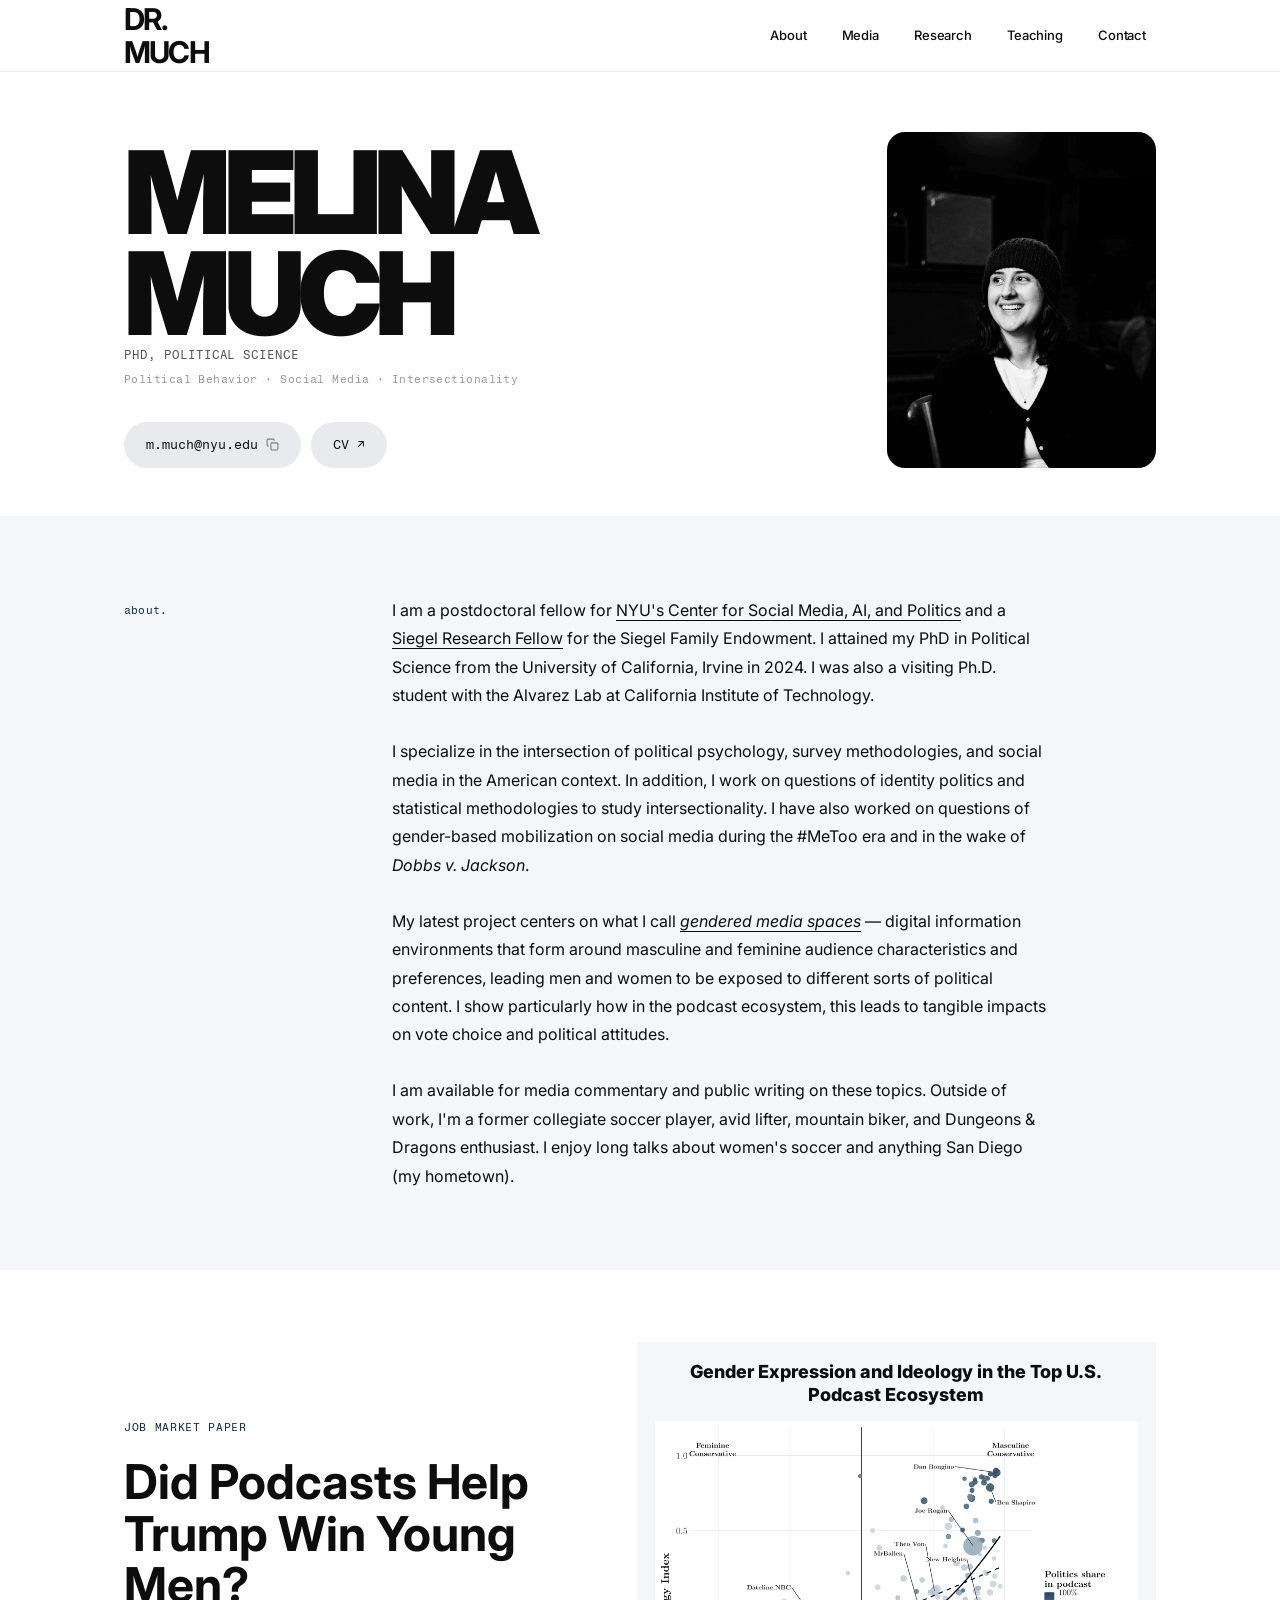
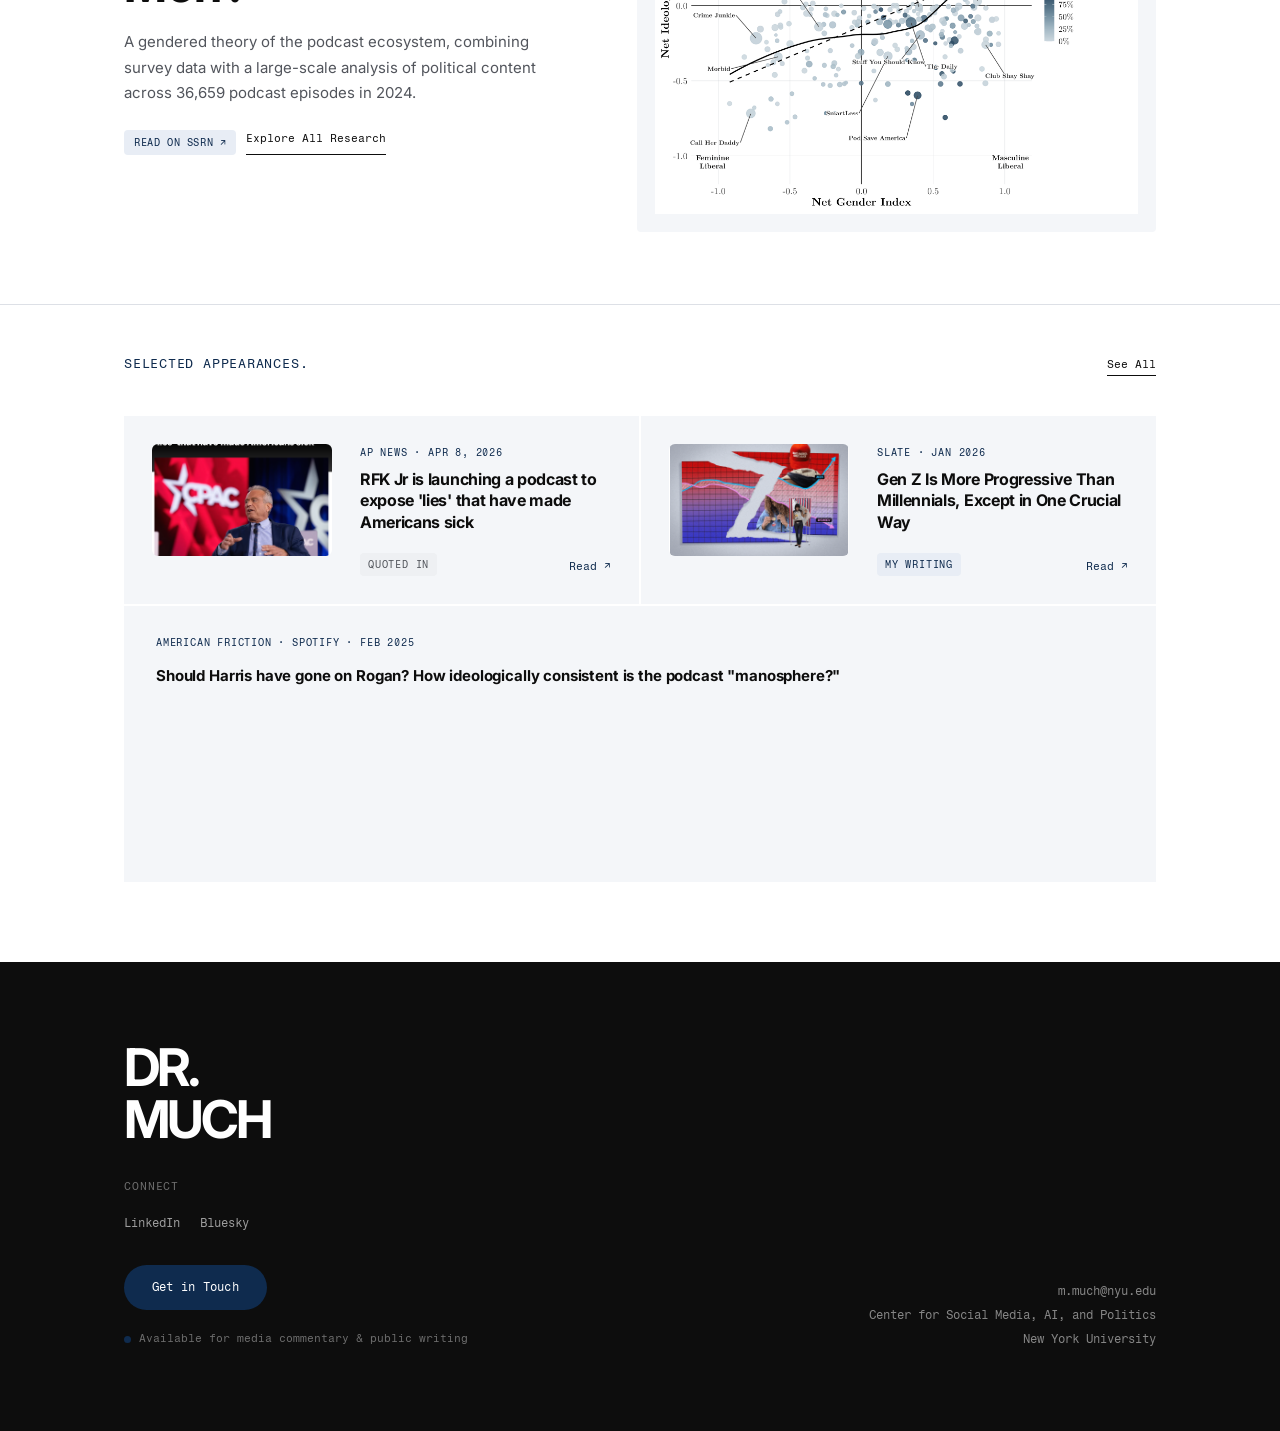
==== commit 22953821: "Refine homepage research figure title" ====
--- a/index.html
+++ b/index.html
@@ -6,7 +6,7 @@
   <meta name="viewport" content="width=device-width, initial-scale=1.0">
   <title>Melina Much, PhD</title>
   <meta name="description" content="Postdoctoral fellow at NYU's Center for Social Media, AI, and Politics. Researcher in political psychology, social media, and gendered media spaces.">
-  <link rel="stylesheet" href="style.css">
+  <link rel="stylesheet" href="style.css?v=20260824-1">
 </head>
 <body>
 
--- a/style.css
+++ b/style.css
@@ -902,6 +902,9 @@
 }
 
 .home-research-figure {
+  width: 100%;
+  max-width: 620px;
+  justify-self: center;
   padding: 18px;
   background: var(--warm);
   border-radius: 4px;
@@ -916,10 +919,11 @@
   display: block;
   margin-bottom: 14px;
   font-family: var(--font-sans);
-  font-size: 14px;
-  font-weight: 700;
-  line-height: 1.4;
+  font-size: 18px;
+  font-weight: 800;
+  line-height: 1.3;
   letter-spacing: 0;
+  text-align: center;
   color: var(--black);
 }
 
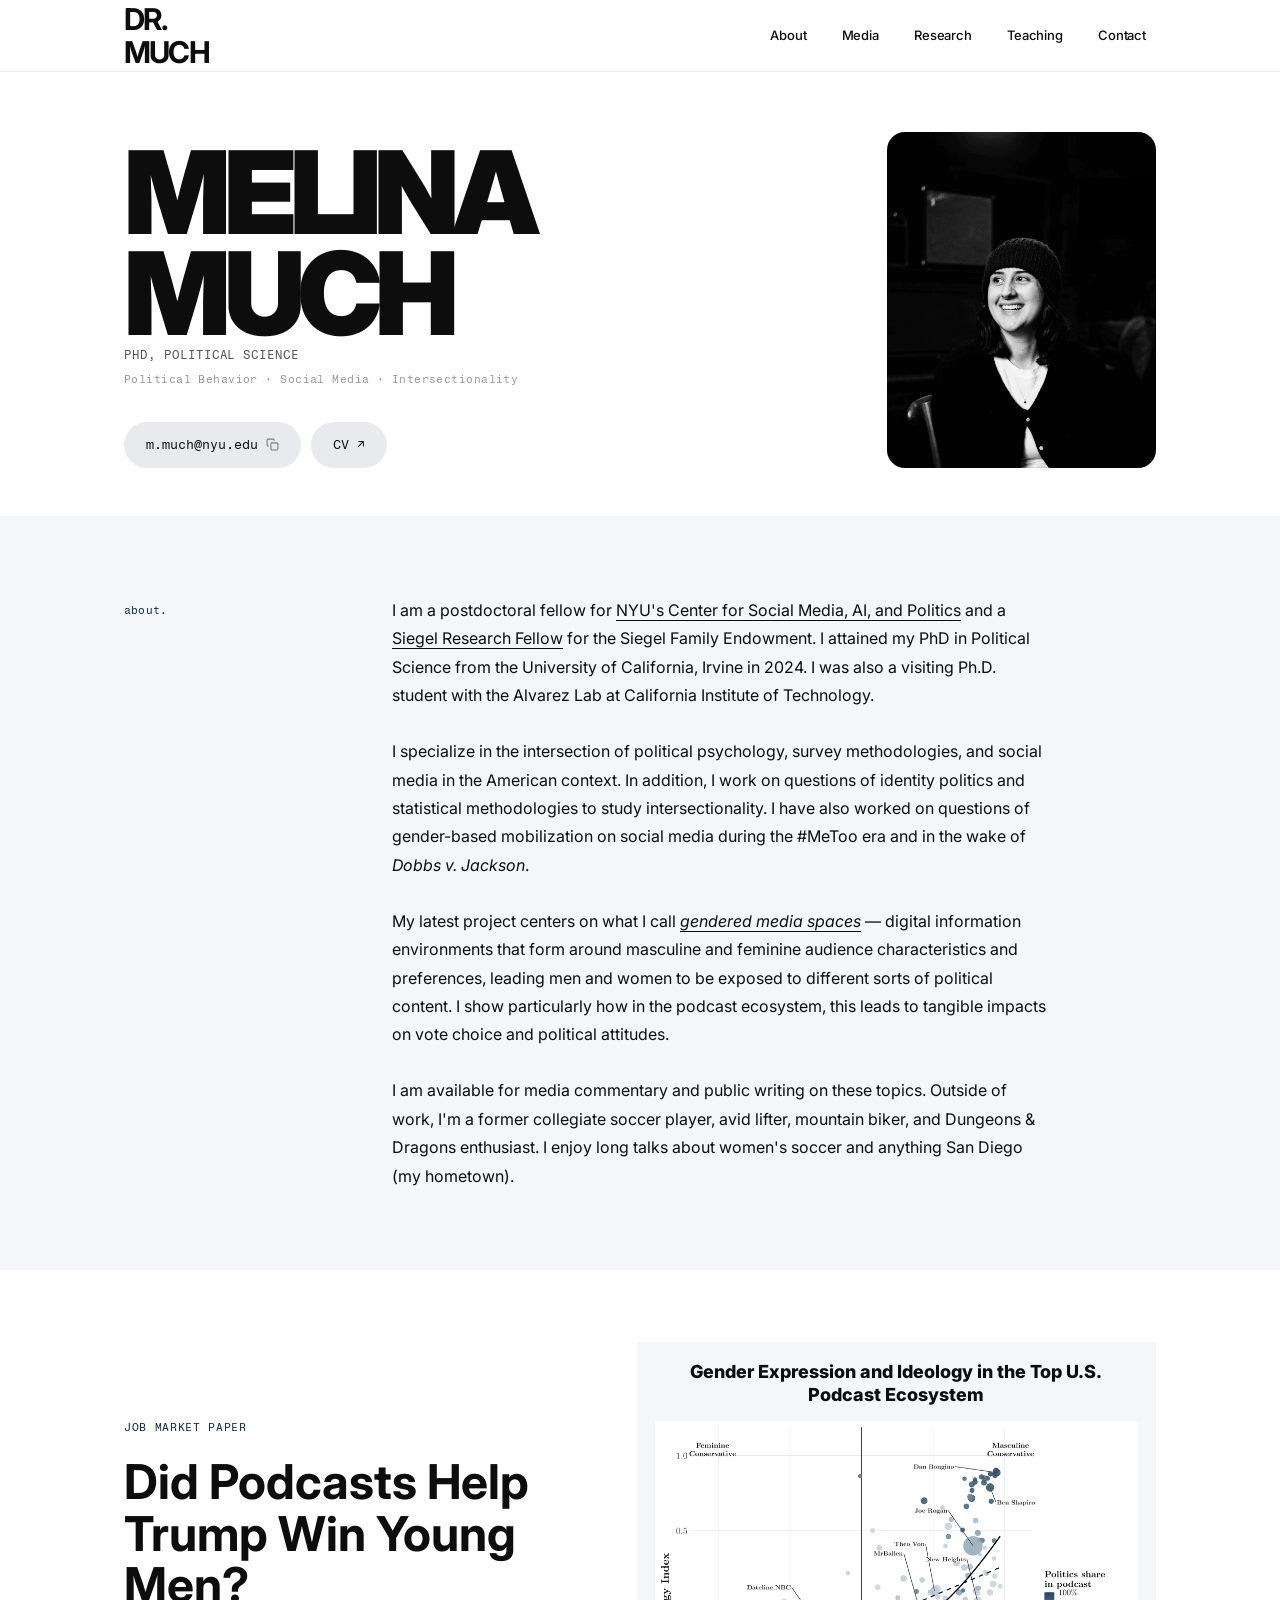
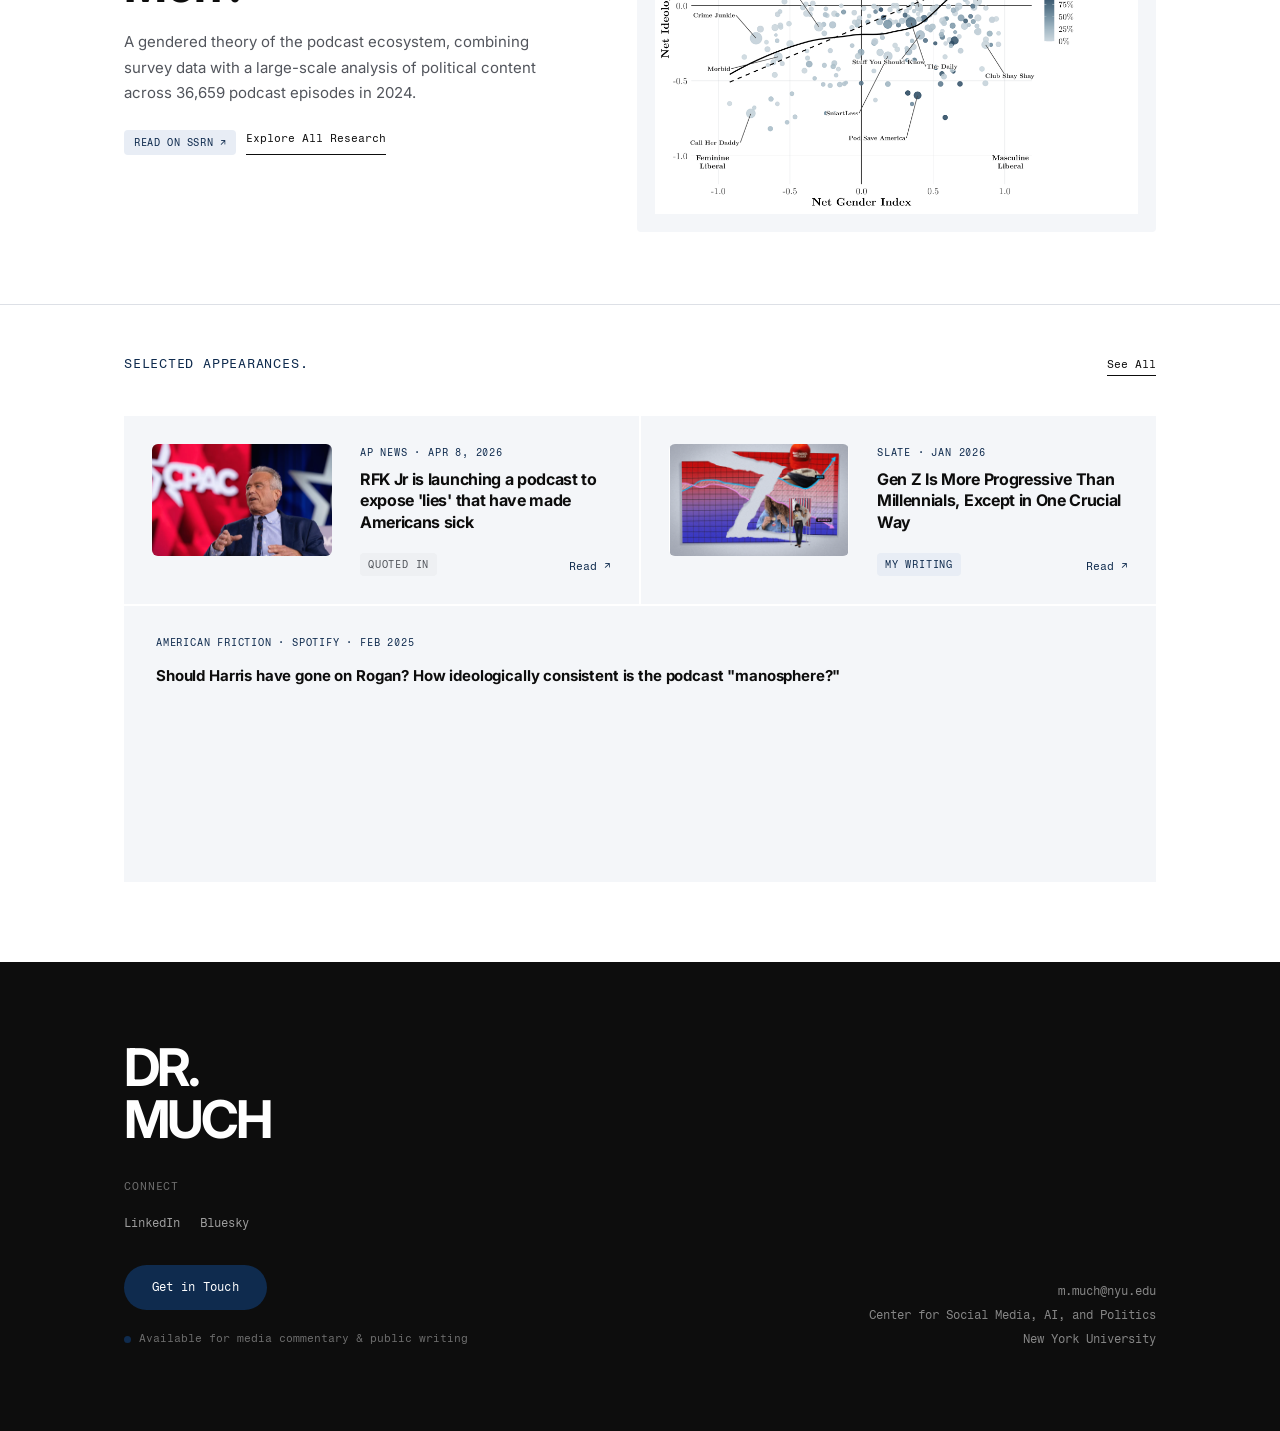
==== commit 1c543d2d: "Refine AP thumbnail crop" ====
--- a/index.html
+++ b/index.html
@@ -6,7 +6,7 @@
   <meta name="viewport" content="width=device-width, initial-scale=1.0">
   <title>Melina Much, PhD</title>
   <meta name="description" content="Postdoctoral fellow at NYU's Center for Social Media, AI, and Politics. Researcher in political psychology, social media, and gendered media spaces.">
-  <link rel="stylesheet" href="style.css?v=20260824-1">
+  <link rel="stylesheet" href="style.css?v=20260824-2">
 </head>
 <body>
 
@@ -105,7 +105,7 @@
 
         <a class="article-card" href="https://apnews.com/article/rfk-jr-kennedy-podcast-hhs-secretary-trump-d097d0f51a17618d78d2f2a15a068ba5" target="_blank" rel="noopener" style="padding:28px; background:var(--warm); border-bottom:none;">
           <div class="article-thumb">
-            <img src="assets/ap-thumb.png" alt="RFK Jr is launching a podcast to expose lies that have made Americans sick">
+            <img class="ap-thumb-focus" src="assets/ap-thumb.png" alt="RFK Jr is launching a podcast to expose lies that have made Americans sick">
             <div style="font-size:10px; color:#999; margin-top:4px; font-family:var(--font-mono);">© Associated Press</div>
           </div>
           <div class="article-body">
--- a/style.css
+++ b/style.css
@@ -1163,6 +1163,10 @@
   flex-shrink: 0;
 }
 .article-thumb img { width: 100%; height: 100%; object-fit: cover; }
+.article-thumb img.ap-thumb-focus {
+  object-position: center 72%;
+  transform: scale(1.32);
+}
 .article-thumb-contain {
   background: var(--white);
 }
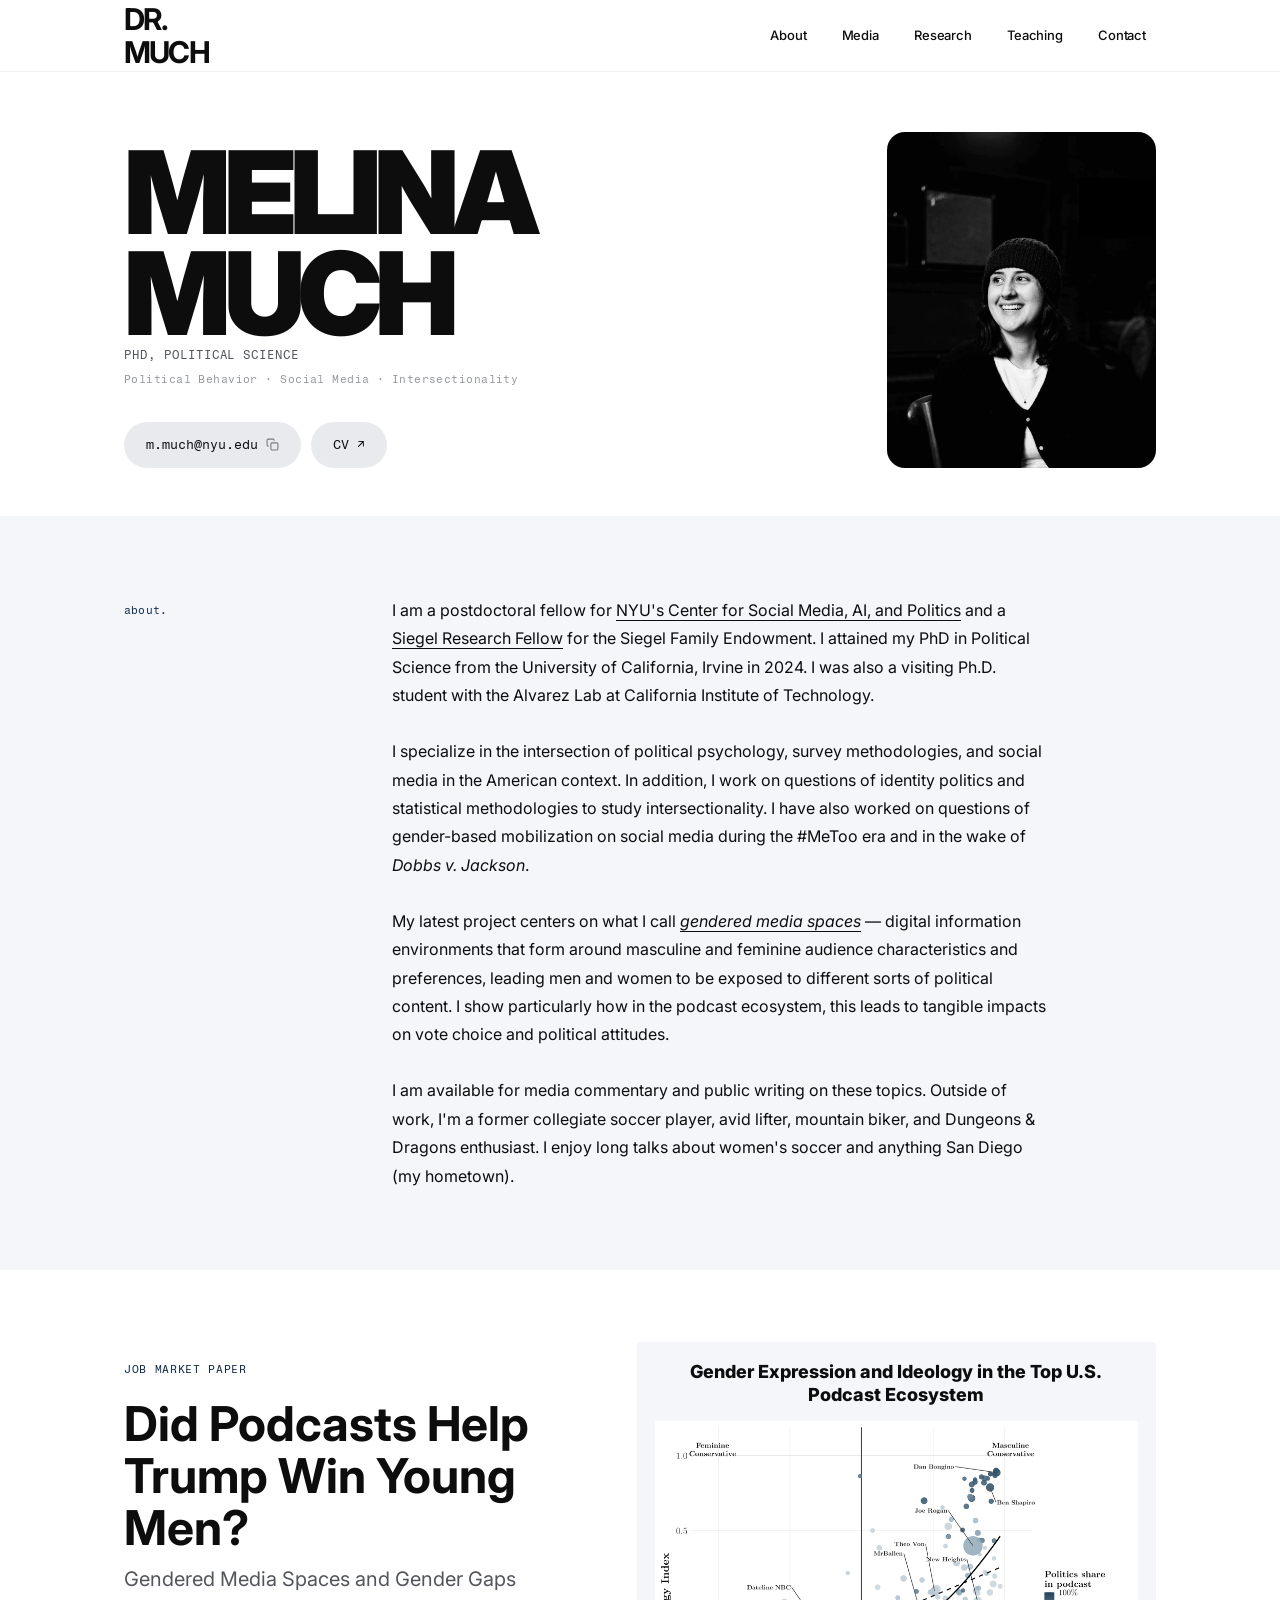
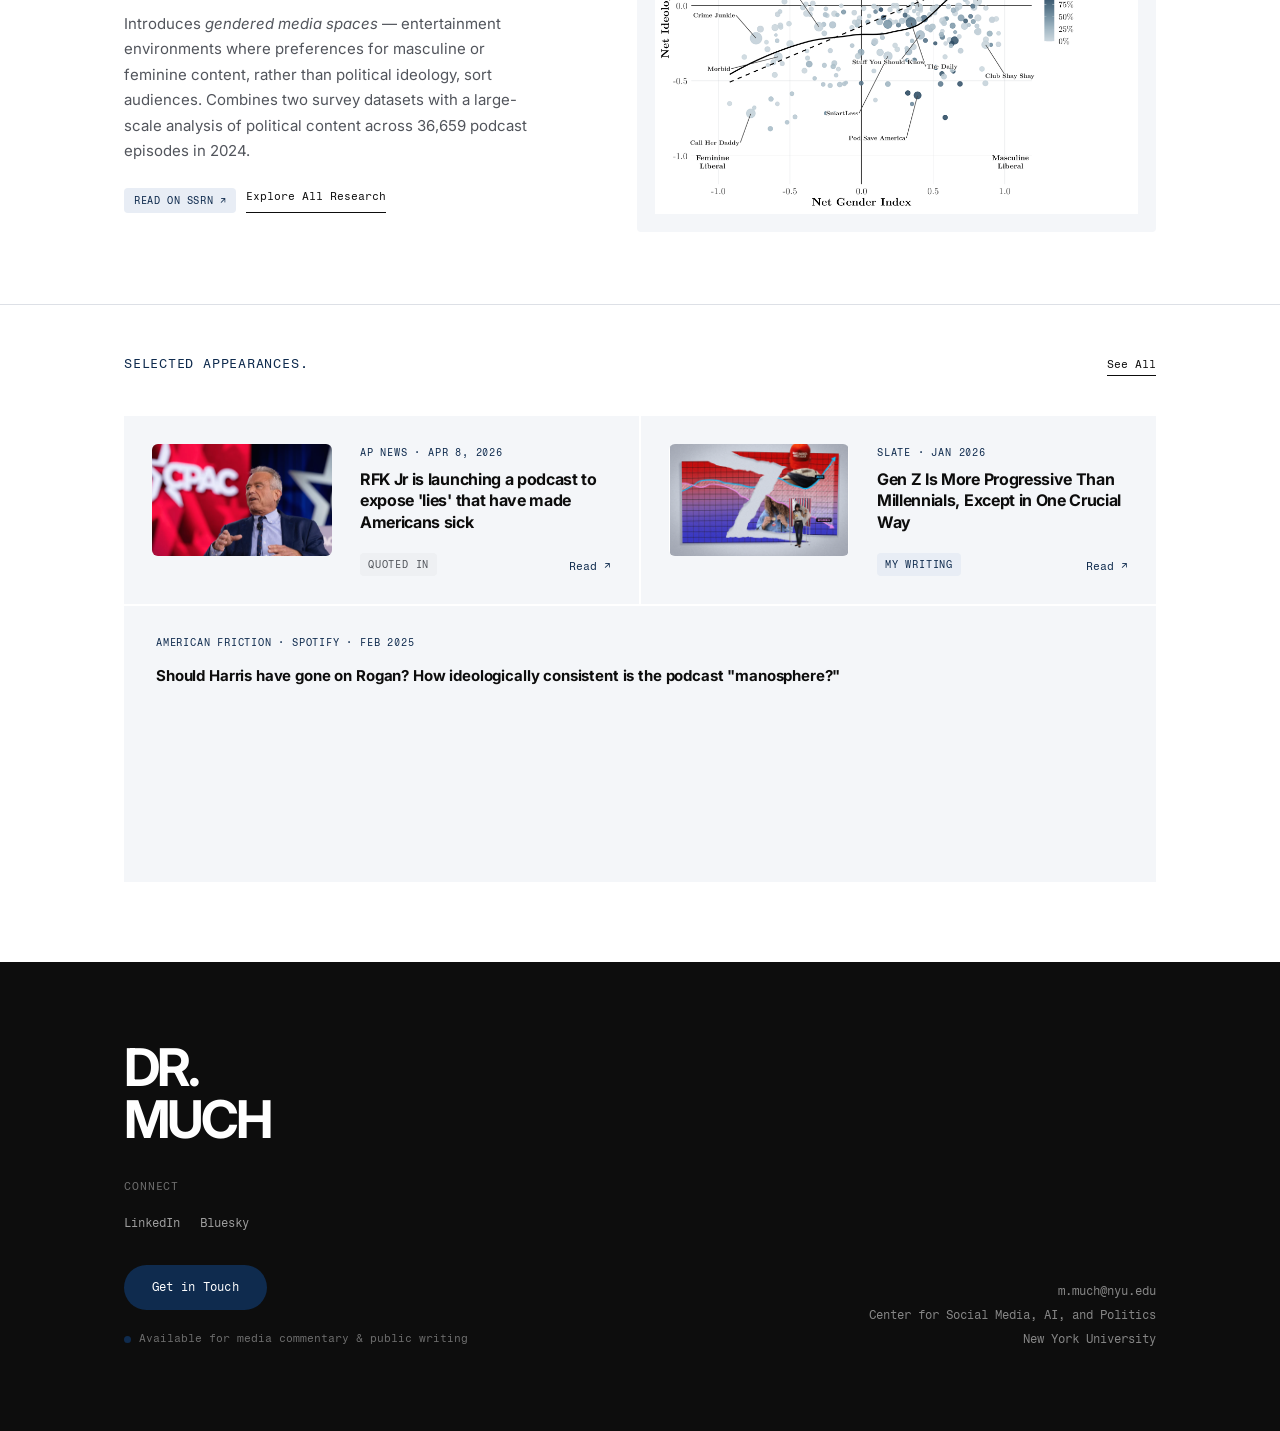
==== commit 4d07e05a: "Update job market paper title New title: "Did Podcasts Help Trump Win Young Men? Gendered Media Spac" ====
--- a/index.html
+++ b/index.html
@@ -42,7 +42,7 @@
                 <path d="M5 15H4a2 2 0 0 1-2-2V4a2 2 0 0 1 2-2h9a2 2 0 0 1 2 2v1"></path>
               </svg>
             </button>
-            <a class="pill" href="assets/much_CV_1_20_26.pdf" target="_blank" rel="noopener">CV ↗</a>
+            <a class="pill" href="assets/much_CV_8_28_26.pdf" target="_blank" rel="noopener">CV ↗</a>
           </div>
         </div>
         <div class="hero-photo">
@@ -78,7 +78,8 @@
         <div>
           <div class="home-research-label">Job Market Paper</div>
           <h2>Did Podcasts Help Trump Win Young Men?</h2>
-          <p class="home-research-copy">A gendered theory of the podcast ecosystem, combining survey data with a large-scale analysis of political content across 36,659 podcast episodes in 2024.</p>
+          <p class="home-research-subtitle">Gendered Media Spaces and Gender Gaps</p>
+          <p class="home-research-copy">Introduces <em>gendered media spaces</em> &mdash; entertainment environments where preferences for masculine or feminine content, rather than political ideology, sort audiences. Combines two survey datasets with a large-scale analysis of political content across 36,659 podcast episodes in 2024.</p>
           <div class="home-research-links">
             <a href="https://papers.ssrn.com/sol3/papers.cfm?abstract_id=7284925" target="_blank" rel="noopener" class="pub-link">Read on SSRN ↗</a>
             <a href="publications.html" class="show-more">Explore All Research</a>
--- a/style.css
+++ b/style.css
@@ -888,6 +888,14 @@
   margin-bottom: 18px;
 }
 
+.home-research-subtitle {
+  max-width: 620px;
+  margin: -6px 0 18px;
+  font-size: clamp(16px, 1.6vw, 20px);
+  line-height: 1.35;
+  color: var(--gray-600);
+}
+
 .home-research-copy {
   color: var(--gray-600);
   font-size: 15px;
